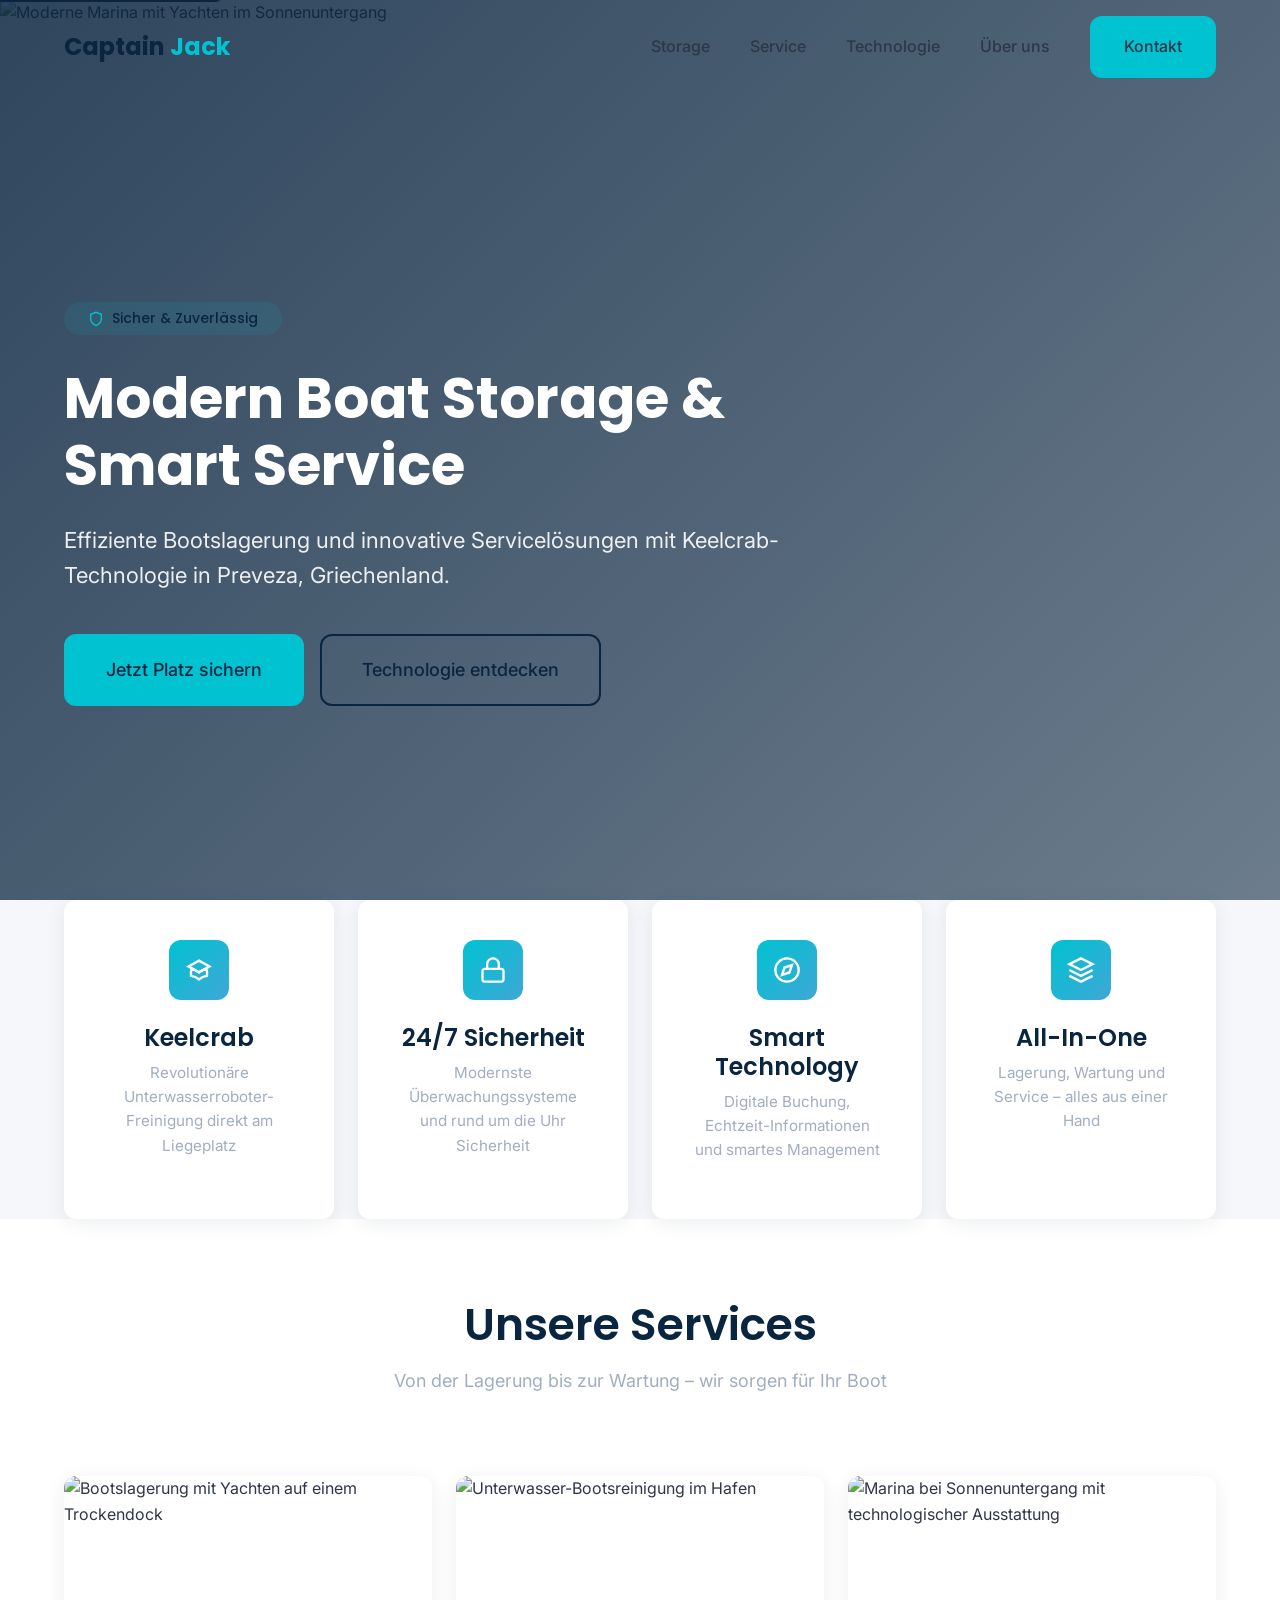
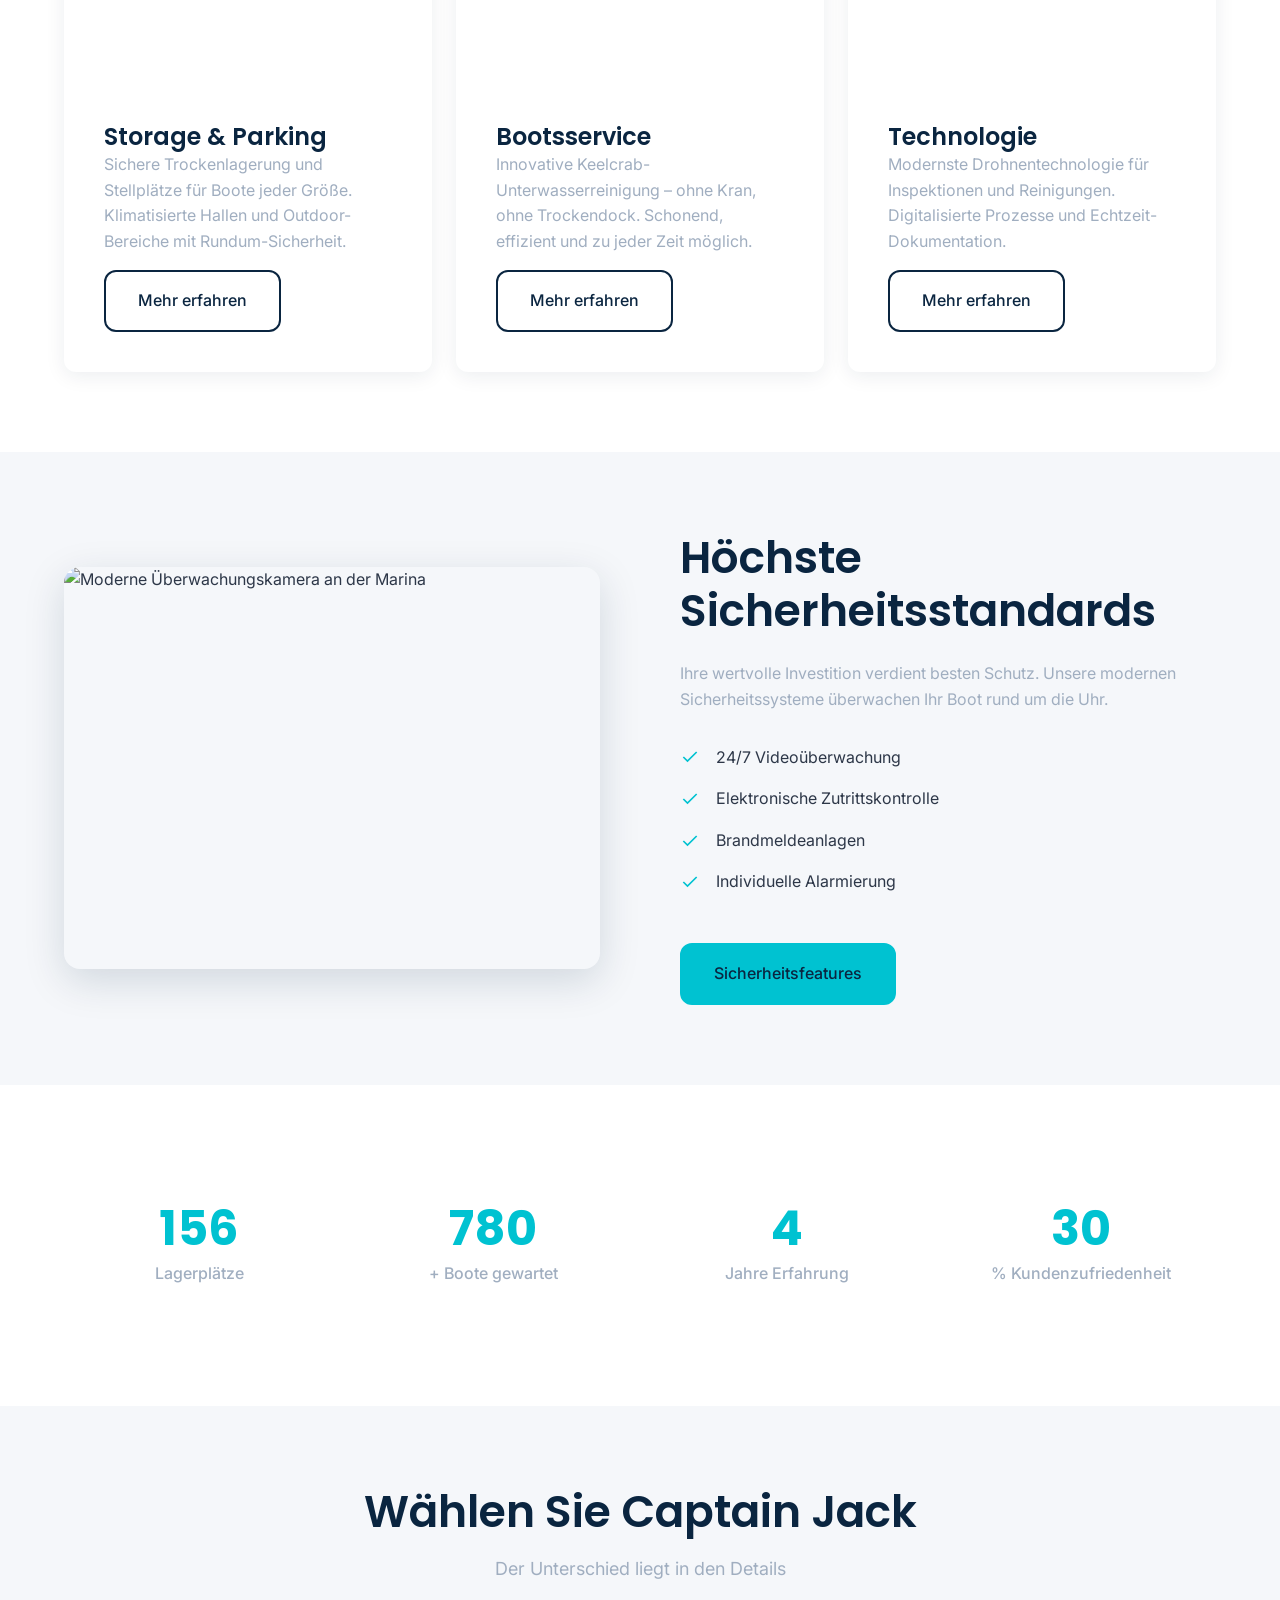
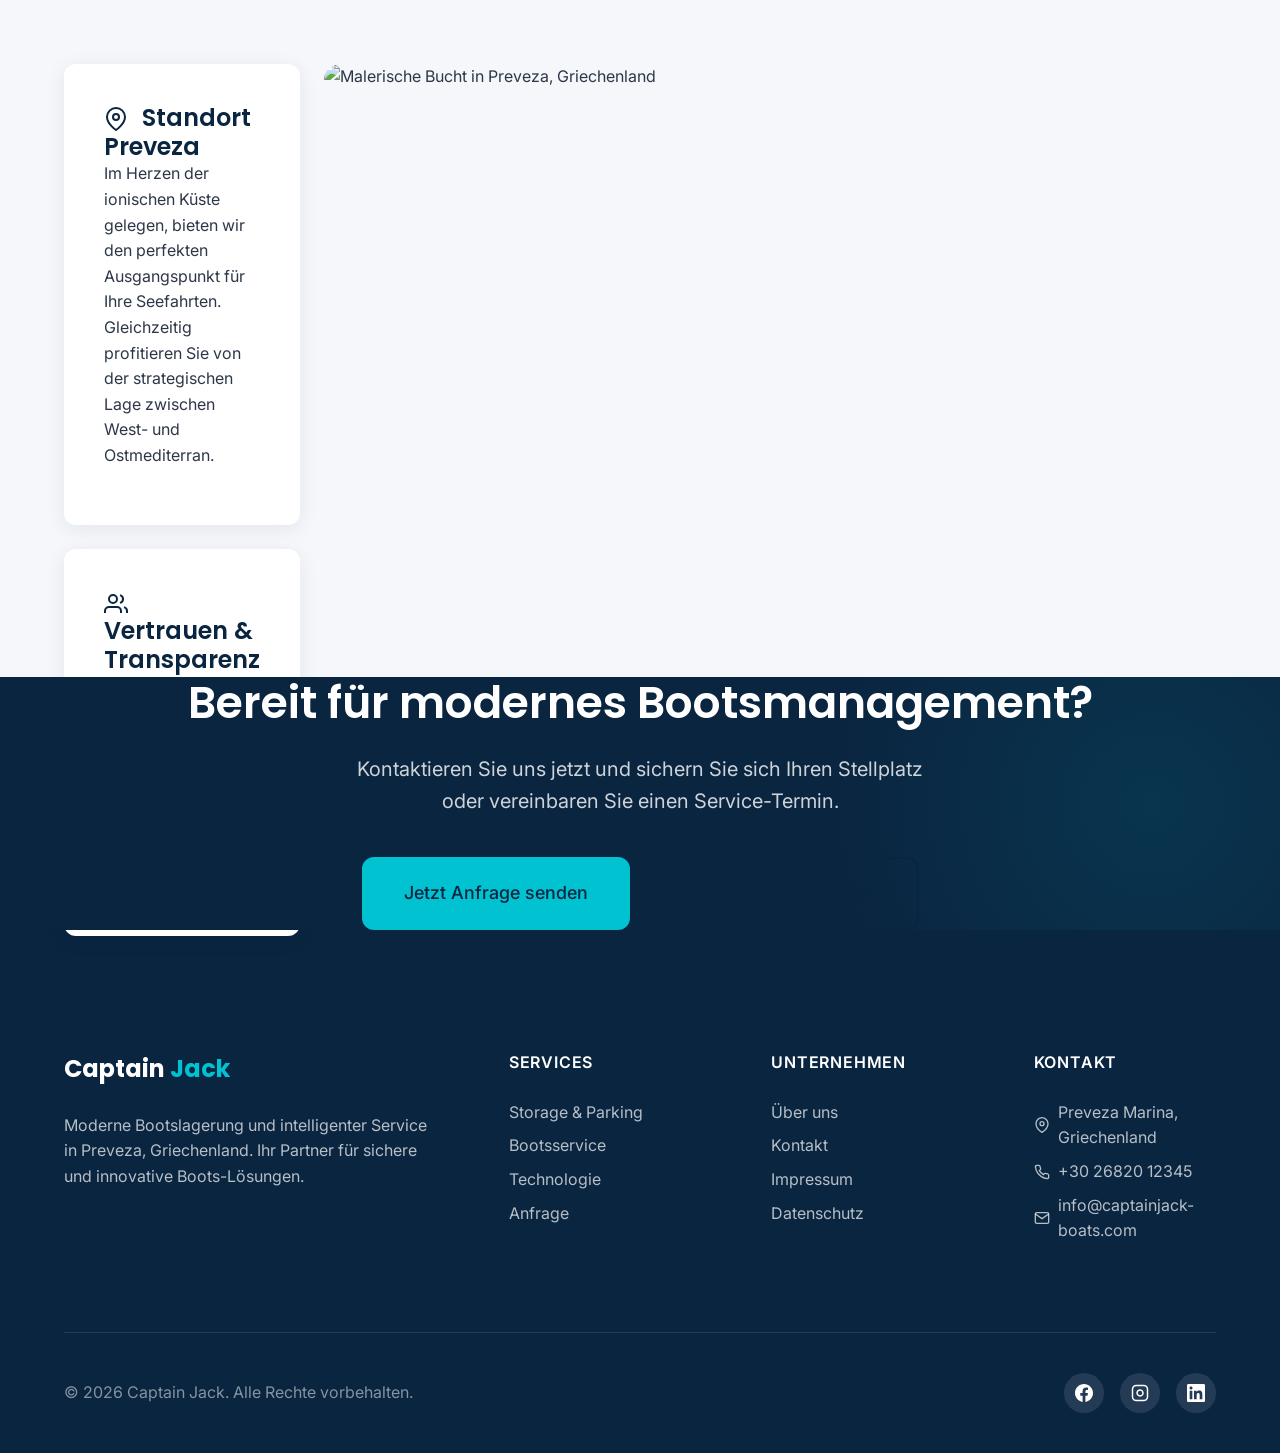
==== index.html @ 55fbf26a "Initial commit: Captain Jack Website - 6 responsive pages with Keelcrab technology showcase" ====
<!DOCTYPE html>
<html lang="de">
<head>
  <meta charset="UTF-8">
  <meta name="viewport" content="width=device-width, initial-scale=1.0">
  <title>Captain Jack | Modern Boat Storage & Smart Service</title>
  <meta name="description" content="Moderne Bootslagerung & technologischer Bootsservice in Preveza, Griechenland. Smarte Lösungen mit Keelcrab-Technologie.">
  <meta name="keywords" content="Bootslagerung, Bootsservice, Preveza, Griechenland, Keelcrab, Marina">
  <meta name="author" content="Captain Jack">
  <meta property="og:title" content="Captain Jack | Modern Boat Storage & Smart Service">
  <meta property="og:description" content="Moderne Bootslagerung & technologischer Bootsservice in Preveza, Griechenland.">
  <meta property="og:type" content="website">
  <meta property="og:url" content="https://captainjack-boats.com">
  <meta property="og:image" content="https://images.unsplash.com/photo-1569263979104-865ab7cd8d13?w=1200">
  <meta name="twitter:card" content="summary_large_image">
  <meta name="theme-color" content="#0A2540">
  
  <!-- Preconnect to Google Fonts -->
  <link rel="preconnect" href="https://fonts.googleapis.com">
  <link rel="preconnect" href="https://fonts.gstatic.com" crossorigin>
  <link href="https://fonts.googleapis.com/css2?family=Inter:wght@400;500;600&family=Poppins:wght@600;700&display=swap" rel="stylesheet">
  
  <!-- Styles -->
  <link rel="stylesheet" href="css/style.css">
  
  <!-- Structured Data -->
  <script type="application/ld+json">
  {
    "@context": "https://schema.org",
    "@type": "BoatStorageFacility",
    "name": "Captain Jack",
    "description": "Modern Boat Storage & Smart Service in Preveza, Greece",
    "address": {
      "@type": "PostalAddress",
      "addressCountry": "GR",
      "addressLocality": "Preveza"
    },
    "telephone": "+30 26820 12345",
    "url": "https://captainjack-boats.com",
    "priceRange": "€€"
  }
  </script>
</head>
<body>
  <!-- Skip Link -->
  <a href="#main-content" class="skip-link">Zum Hauptinhalt springen</a>

  <!-- Header -->
  <header class="header">
    <div class="container">
      <nav class="nav" role="navigation" aria-label="Hauptnavigation">
        <a href="index.html" class="logo" aria-label="Captain Jack Home">
          Captain <span>Jack</span>
        </a>
        <button class="mobile-menu-btn" aria-label="Menü öffnen" aria-expanded="false" aria-controls="nav-menu">
          <span></span>
          <span></span>
          <span></span>
        </button>
        <div id="nav-menu" class="nav-links">
          <a href="storage.html">Storage</a>
          <a href="service.html">Service</a>
          <a href="technologie.html">Technologie</a>
          <a href="ueber-uns.html">Über uns</a>
          <a href="kontakt.html" class="btn btn-accent">Kontakt</a>
        </div>
      </nav>
    </div>
  </header>

  <!-- Hero Section -->
  <section class="hero" id="main-content">
    <div class="hero-bg">
      <img src="https://images.unsplash.com/photo-1569263979104-865ab7cd8d13?w=1920&q=80" 
           alt="Moderne Marina mit Yachten im Sonnenuntergang" 
           loading="eager"
           fetchpriority="high">
    </div>
    <div class="container">
      <div class="hero-content">
        <h1 data-reveal><span class="trust-badge">
          <svg width="16" height="16" viewBox="0 0 24 24" fill="none" stroke="currentColor" stroke-width="2">
            <path d="M12 22s8-4 8-10V5l-8-3-8 3v7c0 6 8 10 8 10z"></path>
          </svg>
          Sicher & Zuverlässig
        </span></h1>
        <h1 data-reveal style="animation-delay: 0.1s"></span>Modern Boat Storage & Smart Service</h1>
        <p class="lead" data-reveal style="animation-delay: 0.2s"></span>
          Effiziente Bootslagerung und innovative Servicelösungen mit Keelcrab-Technologie in Preveza, Griechenland.
        </p>
        <div class="hero-actions" data-reveal style="animation-delay: 0.3s">
          <a href="kontakt.html" class="btn btn-accent btn-large">Jetzt Platz sichern</a>
          <a href="technologie.html" class="btn btn-secondary btn-large">Technologie entdecken</a>
        </div>
      </div>
    </div>
  </section>

  <!-- USP Section -->
  <section class="usp-section section-xl">
    <div class="container">
      <div class="grid grid-4">
        <div class="usp-card card" data-reveal>
          <div class="icon-box">
            <svg viewBox="0 0 24 24" fill="none" stroke="currentColor" stroke-width="2">
              <path d="M12 14l9-5-9-5-9 5 9 5z"></path>
              <path d="M12 14l6.16-3.422a12.083 12.083 0 01.665 6.479A11.952 11.952 0 0012 20.055a11.952 11.952 0 00-6.824-2.998 12.078 12.078 0 01.665-6.479L12 14z"></path>
            </svg>
          </div>
          <h3>Keelcrab</h3>
          <p>Revolutionäre Unterwasserroboter-Freinigung direkt am Liegeplatz</p>
        </div>

        <div class="usp-card card" data-reveal style="animation-delay: 0.1s">
          <div class="icon-box">
            <svg viewBox="0 0 24 24" fill="none" stroke="currentColor" stroke-width="2">
              <rect x="3" y="11" width="18" height="11" rx="2" ry="2"></rect>
              <path d="M7 11V7a5 5 0 0110 0v4"></path>
            </svg>
          </div>
          <h3>24/7 Sicherheit</h3>
          <p>Modernste Überwachungssysteme und rund um die Uhr Sicherheit</p>
        </div>

        <div class="usp-card card" data-reveal style="animation-delay: 0.2s">
          <div class="icon-box">
            <svg viewBox="0 0 24 24" fill="none" stroke="currentColor" stroke-width="2">
              <circle cx="12" cy="12" r="10"></circle>
              <polygon points="16.24 7.76 14.12 14.12 7.76 16.24 9.88 9.88 16.24 7.76"></polygon>
            </svg>
          </div>
          <h3>Smart Technology</h3>
          <p>Digitale Buchung, Echtzeit-Informationen und smartes Management</p>
        </div>

        <div class="usp-card card" data-reveal style="animation-delay: 0.3s">
          <div class="icon-box">
            <svg viewBox="0 0 24 24" fill="none" stroke="currentColor" stroke-width="2">
              <path d="M12 2L2 7l10 5 10-5-10-5z"></path>
              <path d="M2 17l10 5 10-5"></path>
              <path d="M2 12l10 5 10-5"></path>
            </svg>
          </div>
          <h3>All-In-One</h3>
          <p>Lagerung, Wartung und Service – alles aus einer Hand</p>
        </div>
      </div>
    </div>
  </section>

  <!-- Services Section -->
  <section class="section" id="services">
    <div class="container">
      <div class="section-header" data-reveal>
        <h2>Unsere Services</h2>
        <p>Von der Lagerung bis zur Wartung – wir sorgen für Ihr Boot</p>
      </div>

      <div class="grid grid-3">
        <!-- Service 1 -->
        <article class="card" data-reveal>
          <img class="card-image" 
               src="https://images.unsplash.com/photo-1598514983318-2f64f8f4796c?w=800&q=80" 
               alt="Bootslagerung mit Yachten auf einem Trockendock"
               loading="lazy">
          <div class="card-content">
            <h3>Storage & Parking</h3>
            <p class="card-text">
              Sichere Trockenlagerung und Stellplätze für Boote jeder Größe. 
              Klimatisierte Hallen und Outdoor-Bereiche mit Rundum-Sicherheit.
            </p>
            <a href="storage.html" class="btn btn-secondary">Mehr erfahren</a>
          </div>
        </article>

        <!-- Service 2 -->
        <article class="card" data-reveal style="animation-delay: 0.1s">
          <img class="card-image" 
               src="https://images.unsplash.com/photo-1544551763-46a013bb70d5?w=800&q=80" 
               alt="Unterwasser-Bootsreinigung im Hafen"
               loading="lazy">
          <div class="card-content">
            <h3>Bootsservice</h3>
            <p class="card-text">
              Innovative Keelcrab-Unterwasserreinigung – ohne Kran, ohne Trockendock. 
              Schonend, effizient und zu jeder Zeit möglich.
            </p>
            <a href="service.html" class="btn btn-secondary">Mehr erfahren</a>
          </div>
        </article>

        <!-- Service 3 -->
        <article class="card" data-reveal style="animation-delay: 0.2s">
          <img class="card-image" 
               src="https://images.unsplash.com/photo-1473968512647-70e2c390aedb?w=800&q=80" 
               alt="Marina bei Sonnenuntergang mit technologischer Ausstattung"
               loading="lazy">
          <div class="card-content">
            <h3>Technologie</h3>
            <p class="card-text">
              Modernste Drohnentechnologie für Inspektionen und Reinigungen. 
              Digitalisierte Prozesse und Echtzeit-Dokumentation.
            </p>
            <a href="technologie.html" class="btn btn-secondary">Mehr erfahren</a>
          </div>
        </article>
      </div>
    </div>
  </section>

  <!-- Feature Section -->
  <section class="section bg-light">
    <div class="container">
      <div class="feature-row" data-reveal>
        <div class="feature-image">
          <img src="https://images.unsplash.com/photo-1559827260-dc66d52bef19?w=800&q=80" 
               alt="Moderne Überwachungskamera an der Marina"
               loading="lazy">
        </div>
        <div class="feature-content">
          <h2>Höchste Sicherheitsstandards</h2>
          <p>
            Ihre wertvolle Investition verdient besten Schutz. Unsere modernen 
            Sicherheitssysteme überwachen Ihr Boot rund um die Uhr.
          </p>
          <ul class="feature-list">
            <li>
              <svg width="20" height="20" viewBox="0 0 24 24" fill="none" stroke="currentColor" stroke-width="2">
                <polyline points="20 6 9 17 4 12"></polyline>
              </svg>
              24/7 Videoüberwachung
            </li>
            <li>
              <svg width="20" height="20" viewBox="0 0 24 24" fill="none" stroke="currentColor" stroke-width="2">
                <polyline points="20 6 9 17 4 12"></polyline>
              </svg>
              Elektronische Zutrittskontrolle
            </li>
            <li>
              <svg width="20" height="20" viewBox="0 0 24 24" fill="none" stroke="currentColor" stroke-width="2">
                <polyline points="20 6 9 17 4 12"></polyline>
              </svg>
              Brandmeldeanlagen
            </li>
            <li>
              <svg width="20" height="20" viewBox="0 0 24 24" fill="none" stroke="currentColor" stroke-width="2">
                <polyline points="20 6 9 17 4 12"></polyline>
              </svg>
              Individuelle Alarmierung
            </li>
          </ul>
          <a href="storage.html" class="btn btn-accent">Sicherheitsfeatures</a>
        </div>
      </div>
    </div>
  </section>

  <!-- Stats Section -->
  <section class="section">
    <div class="container">
      <div class="stats-grid" data-reveal>
        <div class="stat-item">
          <div class="stat-number" data-counter="500">0</div>
          <div class="stat-label">Lagerplätze</div>
        </div>
        <div class="stat-item">
          <div class="stat-number" data-counter="2500">0</div>
          <div class="stat-label">+ Boote gewartet</div>
        </div>
        <div class="stat-item">
          <div class="stat-number" data-counter="15">0</div>
          <div class="stat-label">Jahre Erfahrung</div>
        </div>
        <div class="stat-item">
          <div class="stat-number" data-counter="99">0</div>
          <div class="stat-label">% Kundenzufriedenheit</div>
        </div>
      </div>
    </div>
  </section>

  <!-- Trust Section -->
  <section class="section bg-light">
    <div class="container">
      <div class="section-header" data-reveal>
        <h2>Wählen Sie Captain Jack</h2>
        <p>Der Unterschied liegt in den Details</p>
      </div>

      <div class="grid grid-2">
        <div data-reveal>
          <!-- Location -->
          <div class="card" style="margin-bottom: var(--spacing-md)">
            <div class="card-content">
              <h3>
                <svg width="24" height="24" viewBox="0 0 24 24" fill="none" stroke="currentColor" stroke-width="2" style="vertical-align: middle; margin-right: 8px">
                  <path d="M21 10c0 7-9 13-9 13s-9-6-9-13a9 9 0 0118 0z"></path>
                  <circle cx="12" cy="10" r="3"></circle>
                </svg>
                Standort Preveza
              </h3>
              <p>Im Herzen der ionischen Küste gelegen, bieten wir den perfekten Ausgangspunkt für Ihre Seefahrten. Gleichzeitig profitieren Sie von der strategischen Lage zwischen West- und Ostmediterran.</p>
            </div>
          </div>
          <!-- Trust -->
          <div class="card">
            <div class="card-content">
              <h3>
                <svg width="24" height="24" viewBox="0 0 24 24" fill="none" stroke="currentColor" stroke-width="2" style="vertical-align: middle; margin-right: 8px">
                  <path d="M17 21v-2a4 4 0 00-4-4H5a4 4 0 00-4 4v2"></path>
                  <circle cx="9" cy="7" r="4"></circle>
                  <path d="M23 21v-2a4 4 0 00-3-3.87"></path>
                  <path d="M16 3.13a4 4 0 010 7.75"></path>
                </svg>
                Vertrauen & Transparenz
              </h3>
              <p>Ehrliche Beratung, transparente Preise, keine versteckten Kosten. Wir glauben an langfristige Partnerschaften statt kurzfristiger Gewinne.</p>
            </div>
          </div>
        </div>

        <div data-reveal style="animation-delay: 0.1s">
          <img src="https://images.unsplash.com/photo-1506929562872-bb421503ef21?w=800&q=80" 
               alt="Malerische Bucht in Preveza, Griechenland"
               class="card-image"
               style="border-radius: var(--radius-lg); width: 100%; height: 100%; object-fit: cover; min-height: 400px"
               loading="lazy"
          >
        </div>
      </div>
    </div>
  </section>

  <!-- CTA Section -->
  <section class="cta-section section-xl">
    <div class="container">
      <div data-reveal>
        <h2>Bereit für modernes Bootsmanagement?</h2>
        <p>Kontaktieren Sie uns jetzt und sichern Sie sich Ihren Stellplatz oder vereinbaren Sie einen Service-Termin.</p>
        <div class="hero-actions" style="justify-content: center">
          <a href="kontakt.html" class="btn btn-accent btn-large">Jetzt Anfrage senden</a>
          <a href="tel:+302682012345" class="btn btn-secondary btn-large" data-action="call" data-phone="+302682012345">
            <svg width="20" height="20" viewBox="0 0 24 24" fill="none" stroke="currentColor" stroke-width="2" style="margin-right: 8px">
              <path d="M22 16.92v3a2 2 0 01-2.18 2 19.79 19.79 0 01-8.63-3.07 19.5 19.5 0 01-6-6 19.79 19.79 0 01-3.07-8.67A2 2 0 014.11 2h3a2 2 0 012 1.72 12.84 12.84 0 00.7 2.81 2 2 0 01-.45 2.11L8.09 9.91a16 16 0 006 6l1.27-1.27a2 2 0 012.11-.45 12.84 12.84 0 002.81.7A2 2 0 0122 16.92z"></path>
            </svg>
            +30 26820 12345
          </a>
        </div>
      </div>
    </div>
  </section>

  <!-- Footer -->
  <footer class="footer" role="contentinfo">
    <div class="container">
      <div class="footer-grid">
        <div>
          <div class="footer-logo">Captain <span>Jack</span></div>
          <div class="footer-about">
            <p>Moderne Bootslagerung und intelligenter Service in Preveza, Griechenland. Ihr Partner für sichere und innovative Boots-Lösungen.</p>
          </div>
        </div>

        <div>
          <div class="footer-title">Services</div>
          <ul class="footer-links">
            <li><a href="storage.html">Storage & Parking</a></li>
            <li><a href="service.html">Bootsservice</a></li>
            <li><a href="technologie.html">Technologie</a></li>
            <li><a href="kontakt.html">Anfrage</a></li>
          </ul>
        </div>

        <div>
          <div class="footer-title">Unternehmen</div>
          <ul class="footer-links">
            <li><a href="ueber-uns.html">Über uns</a></li>
            <li><a href="kontakt.html">Kontakt</a></li>
            <li><a href="#">Impressum</a></li>
            <li><a href="#">Datenschutz</a></li>
          </ul>
        </div>

        <div>
          <div class="footer-title">Kontakt</div>
          <div class="footer-contact-item">
            <svg width="16" height="16" viewBox="0 0 24 24" fill="none" stroke="currentColor" stroke-width="2">
              <path d="M21 10c0 7-9 13-9 13s-9-6-9-13a9 9 0 0118 0z"></path>
              <circle cx="12" cy="10" r="3"></circle>
            </svg>
            Preveza Marina, Griechenland
          </div>
          <div class="footer-contact-item">
            <svg width="16" height="16" viewBox="0 0 24 24" fill="none" stroke="currentColor" stroke-width="2">
              <path d="M22 16.92v3a2 2 0 01-2.18 2 19.79 19.79 0 01-8.63-3.07 19.5 19.5 0 01-6-6 19.79 19.79 0 01-3.07-8.67A2 2 0 014.11 2h3a2 2 0 012 1.72 12.84 12.84 0 00.7 2.81 2 2 0 01-.45 2.11L8.09 9.91a16 16 0 006 6l1.27-1.27a2 2 0 012.11-.45 12.84 12.84 0 002.81.7A2 2 0 0122 16.92z"></path>
            </svg>
            <a href="tel:+302682012345">+30 26820 12345</a>
          </div>
          <div class="footer-contact-item">
            <svg width="16" height="16" viewBox="0 0 24 24" fill="none" stroke="currentColor" stroke-width="2">
              <path d="M4 4h16c1.1 0 2 .9 2 2v12c0 1.1-.9 2-2 2H4c-1.1 0-2-.9-2-2V6c0-1.1.9-2 2-2z"></path>
              <polyline points="22,6 12,13 2,6"></polyline>
            </svg>
            <a href="mailto:info@captainjack-boats.com">info@captainjack-boats.com</a>
          </div>
        </div>
      </div>

      <div class="footer-bottom">
        <p>© 2026 Captain Jack. Alle Rechte vorbehalten.</p>
        <div class="footer-social">
          <a href="#" aria-label="Facebook">
            <svg width="18" height="18" viewBox="0 0 24 24" fill="currentColor">
              <path d="M24 12.073c0-6.627-5.373-12-12-12s-12 5.373-12 12c0 5.99 4.388 10.954 10.125 11.854v-8.385H7.078v-3.47h3.047V9.43c0-3.007 1.792-4.669 4.533-4.669 1.312 0 2.686.235 2.686.235v2.953H15.83c-1.491 0-1.956.925-1.956 1.874v2.25h3.328l-.532 3.47h-2.796v8.385C19.612 23.027 24 18.062 24 12.073z"></path>
            </svg>
          </a>
          <a href="#" aria-label="Instagram">
            <svg width="18" height="18" viewBox="0 0 24 24" fill="none" stroke="currentColor" stroke-width="2">
              <rect x="2" y="2" width="20" height="20" rx="5" ry="5"></rect>
              <path d="M16 11.37A4 4 0 1112.63 8 4 4 0 0116 11.37z"></path>
              <line x1="17.5" y1="6.5" x2="17.51" y2="6.5"></line>
            </svg>
          </a>
          <a href="#" aria-label="LinkedIn">
            <svg width="18" height="18" viewBox="0 0 24 24" fill="currentColor">
              <path d="M20.447 20.452h-3.554v-5.569c0-1.328-.027-3.037-1.852-3.037-1.853 0-2.136 1.445-2.136 2.939v5.667H9.351V9h3.414v1.561h.046c.477-.9 1.637-1.85 3.37-1.85 3.601 0 4.267 2.37 4.267 5.455v6.286zM5.337 7.433c-1.144 0-2.063-.926-2.063-2.065 0-1.138.92-2.063 2.063-2.063 1.14 0 2.064.925 2.064 2.063 0 1.139-.925 2.065-2.064 2.065zm1.782 13.019H3.555V9h3.564v11.452zM22.225 0H1.771C.792 0 0 .774 0 1.729v20.542C0 23.227.792 24 1.771 24h20.451C23.2 24 24 23.227 24 22.271V1.729C24 .774 23.2 0 22.222 0h.003z"></path>
            </svg>
          </a>
        </div>
      </div>
    </div>
  </footer>

  <script src="js/main.js"></script>
</body>
</html>
---- css/style.css ----
/* Captain Jack Website - Design System
 * Farben, Typografie und Layout basierend auf der Designguideline
 */

/* === CSS Variables === */
:root {
  /* Farb-System */
  --primary-navy: #0A2540;
  --secondary-blue: #3FA7D6;
  --accent-aqua: #00C2D1;
  --white: #FFFFFF;
  --light-gray: #F5F7FA;
  --medium-gray: #A0AEC0;
  --dark-gray: #2D3748;
  
  /* Schatten */
  --shadow-soft: 0 4px 20px rgba(10, 37, 64, 0.08);
  --shadow-medium: 0 8px 30px rgba(10, 37, 64, 0.12);
  --shadow-strong: 0 12px 40px rgba(10, 37, 64, 0.15);
  
  /* Spacing */
  --spacing-xs: 0.5rem;   /* 8px */
  --spacing-sm: 1rem;     /* 16px */
  --spacing-md: 1.5rem;   /* 24px */
  --spacing-lg: 2.5rem;   /* 40px */
  --spacing-xl: 5rem;     /* 80px */
  --spacing-xxl: 7.5rem;  /* 120px */
  
  /* Border Radius */
  --radius-sm: 8px;
  --radius-md: 12px;
  --radius-lg: 16px;
  --radius-full: 9999px;
}

/* === Reset & Base === */
*, *::before, *::after {
  margin: 0;
  padding: 0;
  box-sizing: border-box;
}

html {
  scroll-behavior: smooth;
}

body {
  font-family: 'Inter', -apple-system, BlinkMacSystemFont, sans-serif;
  font-size: 16px;
  line-height: 1.6;
  color: var(--dark-gray);
  background: var(--white);
  -webkit-font-smoothing: antialiased;
}

img {
  max-width: 100%;
  height: auto;
  display: block;
}

a {
  text-decoration: none;
  color: inherit;
  transition: all 0.3s ease;
}

ul {
  list-style: none;
}

/* === Typography === */
h1, h2, h3, h4, h5, h6 {
  font-family: 'Poppins', sans-serif;
  font-weight: 600;
  line-height: 1.2;
  color: var(--primary-navy);
}

h1 {
  font-size: clamp(2.5rem, 5vw, 3.5rem);
  font-weight: 700;
}

h2 {
  font-size: clamp(2rem, 4vw, 2.75rem);
}

h3 {
  font-size: clamp(1.25rem, 3vw, 1.5rem);
}

h4 {
  font-size: 1.25rem;
}

p {
  margin-bottom: var(--spacing-sm);
}

.lead {
  font-size: 1.25rem;
  color: var(--medium-gray);
}

/* === Layout === */
.container {
  width: 100%;
  max-width: 1200px;
  margin: 0 auto;
  padding: 0 var(--spacing-md);
}

.section {
  padding: var(--spacing-xl) 0;
}

.section-sm {
  padding: var(--spacing-lg) 0;
}

.section-lg {
  padding: var(--spacing-xxl) 0;
}

/* === Grid System === */
.grid {
  display: grid;
  gap: var(--spacing-md);
}

.grid-2 {
  grid-template-columns: repeat(2, 1fr);
}

.grid-3 {
  grid-template-columns: repeat(3, 1fr);
}

.grid-4 {
  grid-template-columns: repeat(4, 1fr);
}

@media (max-width: 1024px) {
  .grid-4 { grid-template-columns: repeat(2, 1fr); }
}

@media (max-width: 768px) {
  .grid-2,
  .grid-3,
  .grid-4 {
    grid-template-columns: 1fr;
  }
}

/* === Buttons === */
.btn {
  display: inline-flex;
  align-items: center;
  justify-content: center;
  gap: var(--spacing-xs);
  padding: 1rem 2rem;
  font-family: 'Inter', sans-serif;
  font-size: 1rem;
  font-weight: 500;
  border-radius: var(--radius-md);
  border: 2px solid transparent;
  cursor: pointer;
  transition: all 0.3s ease;
  text-align: center;
}

.btn-primary {
  background: var(--primary-navy);
  color: var(--white);
  border-color: var(--primary-navy);
}

.btn-primary:hover {
  background: var(--secondary-blue);
  border-color: var(--secondary-blue);
  transform: translateY(-2px);
  box-shadow: var(--shadow-medium);
}

.btn-secondary {
  background: transparent;
  color: var(--primary-navy);
  border-color: var(--primary-navy);
}

.btn-secondary:hover {
  background: var(--primary-navy);
  color: var(--white);
}

.btn-accent {
  background: var(--accent-aqua);
  color: var(--primary-navy);
  border-color: var(--accent-aqua);
}

.btn-accent:hover {
  background: var(--secondary-blue);
  border-color: var(--secondary-blue);
  color: var(--white);
}

.btn-large {
  padding: 1.25rem 2.5rem;
  font-size: 1.125rem;
}

.btn-full {
  width: 100%;
}

/* === Cards === */
.card {
  background: var(--white);
  border-radius: var(--radius-md);
  box-shadow: var(--shadow-soft);
  overflow: hidden;
  transition: all 0.3s ease;
}

.card:hover {
  transform: translateY(-4px);
  box-shadow: var(--shadow-strong);
}

.card-image {
  width: 100%;
  aspect-ratio: 16/9;
  object-fit: cover;
}

.card-content {
  padding: var(--spacing-lg);
}

.card-title {
  font-size: 1.25rem;
  margin-bottom: var(--spacing-xs);
}

.card-text {
  color: var(--medium-gray);
  margin-bottom: var(--spacing-sm);
}

/* === Icons === */
.icon-box {
  width: 60px;
  height: 60px;
  background: linear-gradient(135deg, var(--accent-aqua), var(--secondary-blue));
  border-radius: var(--radius-md);
  display: flex;
  align-items: center;
  justify-content: center;
  margin-bottom: var(--spacing-sm);
}

.icon-box svg {
  width: 28px;
  height: 28px;
  color: var(--white);
}

.icon-large {
  width: 80px;
  height: 80px;
}

.icon-large svg {
  width: 36px;
  height: 36px;
}

/* === Navigation === */
.header {
  position: fixed;
  top: 0;
  left: 0;
  right: 0;
  z-index: 1000;
  background: transparent;
  transition: all 0.3s ease;
  padding: var(--spacing-sm) 0;
}

.header.scrolled {
  background: var(--white);
  box-shadow: var(--shadow-soft);
}

.nav {
  display: flex;
  align-items: center;
  justify-content: space-between;
}

.logo {
  font-family: 'Poppins', sans-serif;
  font-size: 1.5rem;
  font-weight: 700;
  color: var(--primary-navy);
}

.logo span {
  color: var(--accent-aqua);
}

.nav-links {
  display: flex;
  align-items: center;
  gap: var(--spacing-lg);
}

.nav-links a {
  font-weight: 500;
  color: var(--dark-gray);
  position: relative;
}

.nav-links a::after {
  content: '';
  position: absolute;
  bottom: -4px;
  left: 0;
  width: 0;
  height: 2px;
  background: var(--accent-aqua);
  transition: width 0.3s ease;
}

.nav-links a:hover::after,
.nav-links a.active::after {
  width: 100%;
}

.nav-links a:hover,
.nav-links a.active {
  color: var(--primary-navy);
}

/* Mobile Menu */
.mobile-menu-btn {
  display: none;
  background: none;
  border: none;
  cursor: pointer;
  padding: var(--spacing-xs);
}

.mobile-menu-btn span {
  display: block;
  width: 24px;
  height: 2px;
  background: var(--primary-navy);
  margin: 5px 0;
  transition: all 0.3s ease;
}

.mobile-menu-btn.active span:nth-child(1) {
  transform: rotate(45deg) translate(5px, 5px);
}

.mobile-menu-btn.active span:nth-child(2) {
  opacity: 0;
}

.mobile-menu-btn.active span:nth-child(3) {
  transform: rotate(-45deg) translate(5px, -5px);
}

@media (max-width: 1024px) {
  .nav-links {
    position: fixed;
    top: 70px;
    left: 0;
    right: 0;
    background: var(--white);
    flex-direction: column;
    padding: var(--spacing-lg);
    gap: var(--spacing-md);
    box-shadow: var(--shadow-medium);
    transform: translateY(-100%);
    opacity: 0;
    visibility: hidden;
    transition: all 0.3s ease;
  }
  
  .nav-links.active {
    transform: translateY(0);
    opacity: 1;
    visibility: visible;
  }
  
  .mobile-menu-btn {
    display: block;
  }
}

/* === Hero Section === */
.hero {
  min-height: 100vh;
  display: flex;
  align-items: center;
  position: relative;
  overflow: hidden;
  padding-top: 80px;
}

.hero-bg {
  position: absolute;
  top: 0;
  left: 0;
  right: 0;
  bottom: 0;
  z-index: -1;
}

.hero-bg img {
  width: 100%;
  height: 100%;
  object-fit: cover;
}

.hero-bg::after {
  content: '';
  position: absolute;
  top: 0;
  left: 0;
  right: 0;
  bottom: 0;
  background: linear-gradient(135deg, rgba(10, 37, 64, 0.85), rgba(10, 37, 64, 0.6));
}

.hero-content {
  max-width: 800px;
  color: var(--white);
}

.hero-content h1 {
  color: var(--white);
  margin-bottom: var(--spacing-md);
}

.hero-content .lead {
  color: rgba(255, 255, 255, 0.9);
  font-size: 1.375rem;
  margin-bottom: var(--spacing-lg);
}

.hero-actions {
  display: flex;
  gap: var(--spacing-sm);
  flex-wrap: wrap;
}

/* === USP Section === */
.usp-section {
  background: var(--light-gray);
}

.usp-card {
  text-align: center;
  padding: var(--spacing-lg);
}

.usp-card .icon-box {
  margin: 0 auto var(--spacing-md);
}

.usp-card h3 {
  margin-bottom: var(--spacing-xs);
}

.usp-card p {
  color: var(--medium-gray);
  font-size: 0.95rem;
}

/* === Section Header === */
.section-header {
  text-align: center;
  max-width: 700px;
  margin: 0 auto var(--spacing-xl);
}

.section-header h2 {
  margin-bottom: var(--spacing-sm);
}

.section-header p {
  color: var(--medium-gray);
  font-size: 1.125rem;
}

/* === Feature Section === */
.feature-row {
  display: grid;
  grid-template-columns: 1fr 1fr;
  gap: var(--spacing-xl);
  align-items: center;
  margin-bottom: var(--spacing-xxl);
}

.feature-row:last-child {
  margin-bottom: 0;
}

.feature-row.reverse {
  direction: rtl;
}

.feature-row.reverse > * {
  direction: ltr;
}

.feature-image {
  border-radius: var(--radius-lg);
  overflow: hidden;
  box-shadow: var(--shadow-strong);
}

.feature-image img {
  width: 100%;
  height: auto;
  aspect-ratio: 4/3;
  object-fit: cover;
}

.feature-content h2 {
  margin-bottom: var(--spacing-md);
}

.feature-content p {
  color: var(--medium-gray);
  margin-bottom: var(--spacing-md);
}

.feature-list {
  margin-bottom: var(--spacing-lg);
}

.feature-list li {
  display: flex;
  align-items: center;
  gap: var(--spacing-sm);
  padding: var(--spacing-xs) 0;
  color: var(--dark-gray);
}

.feature-list li svg {
  color: var(--accent-aqua);
  flex-shrink: 0;
}

@media (max-width: 768px) {
  .feature-row {
    grid-template-columns: 1fr;
    gap: var(--spacing-lg);
  }
  
  .feature-row.reverse {
    direction: ltr;
  }
}

/* === CTA Section === */
.cta-section {
  background: var(--primary-navy);
  color: var(--white);
  text-align: center;
  position: relative;
  overflow: hidden;
}

.cta-section::before {
  content: '';
  position: absolute;
  top: -50%;
  right: -20%;
  width: 60%;
  height: 200%;
  background: radial-gradient(circle, rgba(0, 194, 209, 0.1) 0%, transparent 70%);
}

.cta-section h2 {
  color: var(--white);
  margin-bottom: var(--spacing-md);
}

.cta-section p {
  color: rgba(255, 255, 255, 0.8);
  font-size: 1.25rem;
  max-width: 600px;
  margin: 0 auto var(--spacing-lg);
}

/* === Gallery === */
.gallery-grid {
  display: grid;
  grid-template-columns: repeat(3, 1fr);
  gap: var(--spacing-md);
}

.gallery-item {
  border-radius: var(--radius-md);
  overflow: hidden;
  position: relative;
}

.gallery-item img {
  width: 100%;
  height: 250px;
  object-fit: cover;
  transition: transform 0.5s ease;
}

.gallery-item:hover img {
  transform: scale(1.05);
}

.gallery-item.large {
  grid-column: span 2;
  grid-row: span 2;
}

.gallery-item.large img {
  height: 100%;
}

@media (max-width: 768px) {
  .gallery-grid {
    grid-template-columns: 1fr;
  }
  
  .gallery-item.large {
    grid-column: span 1;
    grid-row: span 1;
  }
  
  .gallery-item.large img,
  .gallery-item img {
    height: 200px;
  }
}

/* === Forms === */
.form-group {
  margin-bottom: var(--spacing-md);
}

.form-label {
  display: block;
  margin-bottom: var(--spacing-xs);
  font-weight: 500;
  color: var(--dark-gray);
}

.form-input,
.form-select,
.form-textarea {
  width: 100%;
  padding: 1rem 1.25rem;
  font-family: 'Inter', sans-serif;
  font-size: 1rem;
  border: 2px solid var(--light-gray);
  border-radius: var(--radius-md);
  background: var(--white);
  color: var(--dark-gray);
  transition: all 0.3s ease;
}

.form-input:focus,
.form-select:focus,
.form-textarea:focus {
  outline: none;
  border-color: var(--secondary-blue);
  box-shadow: 0 0 0 4px rgba(63, 167, 214, 0.1);
}

.form-input::placeholder,
.form-textarea::placeholder {
  color: var(--medium-gray);
}

.form-textarea {
  min-height: 150px;
  resize: vertical;
}

.form-error {
  color: #e53e3e;
  font-size: 0.875rem;
  margin-top: var(--spacing-xs);
  display: none;
}

.form-error.visible {
  display: block;
}

.form-success {
  background: #c6f6d5;
  color: #22543d;
  padding: var(--spacing-md);
  border-radius: var(--radius-md);
  text-align: center;
  display: none;
}

.form-success.visible {
  display: block;
}

.field-row {
  display: grid;
  grid-template-columns: repeat(2, 1fr);
  gap: var(--spacing-md);
}

@media (max-width: 768px) {
  .field-row {
    grid-template-columns: 1fr;
  }
}

/* === Contact Section === */
.contact-grid {
  display: grid;
  grid-template-columns: 1fr 1fr;
  gap: var(--spacing-xl);
  align-items: start;
}

.contact-info {
  background: var(--light-gray);
  padding: var(--spacing-xl);
  border-radius: var(--radius-lg);
}

.contact-info-item {
  display: flex;
  align-items: flex-start;
  gap: var(--spacing-md);
  margin-bottom: var(--spacing-lg);
}

.contact-info-item svg {
  width: 24px;
  height: 24px;
  color: var(--accent-aqua);
  flex-shrink: 0;
  margin-top: 2px;
}

.contact-info-item h4 {
  margin-bottom: var(--spacing-xs);
}

.contact-info-item p {
  color: var(--medium-gray);
  margin-bottom: 0;
}

.contact-info-item a {
  color: var(--secondary-blue);
  font-weight: 500;
}

.contact-info-item a:hover {
  color: var(--primary-navy);
}

.map-container {
  border-radius: var(--radius-lg);
  overflow: hidden;
  height: 300px;
  margin-top: var(--spacing-lg);
}

.map-container iframe {
  width: 100%;
  height: 100%;
  border: none;
}

@media (max-width: 768px) {
  .contact-grid {
    grid-template-columns: 1fr;
  }
}

/* === Tabs === */
.tabs {
  margin-bottom: var(--spacing-lg);
}

.tab-buttons {
  display: flex;
  gap: var(--spacing-xs);
  border-bottom: 2px solid var(--light-gray);
  margin-bottom: var(--spacing-lg);
}

.tab-btn {
  padding: var(--spacing-sm) var(--spacing-md);
  background: none;
  border: none;
  border-bottom: 2px solid transparent;
  margin-bottom: -2px;
  font-family: 'Inter', sans-serif;
  font-size: 1rem;
  font-weight: 500;
  color: var(--medium-gray);
  cursor: pointer;
  transition: all 0.3s ease;
}

.tab-btn:hover {
  color: var(--secondary-blue);
}

.tab-btn.active {
  color: var(--primary-navy);
  border-bottom-color: var(--accent-aqua);
}

.tab-panel {
  display: none;
}

.tab-panel.active {
  display: block;
}

/* === Process Steps === */
.process-steps {
  display: flex;
  justify-content: space-between;
  position: relative;
  padding: var(--spacing-lg) 0;
}

.process-steps::before {
  content: '';
  position: absolute;
  top: 50px;
  left: 10%;
  right: 10%;
  height: 2px;
  background: var(--light-gray);
  z-index: 0;
}

.process-step {
  text-align: center;
  position: relative;
  z-index: 1;
  flex: 1;
  max-width: 200px;
}

.step-number {
  width: 60px;
  height: 60px;
  background: var(--white);
  border: 3px solid var(--accent-aqua);
  border-radius: var(--radius-full);
  display: flex;
  align-items: center;
  justify-content: center;
  font-family: 'Poppins', sans-serif;
  font-size: 1.25rem;
  font-weight: 700;
  color: var(--primary-navy);
  margin: 0 auto var(--spacing-sm);
}

.process-step h4 {
  margin-bottom: var(--spacing-xs);
}

.process-step p {
  color: var(--medium-gray);
  font-size: 0.9rem;
}

@media (max-width: 768px) {
  .process-steps {
    flex-direction: column;
    gap: var(--spacing-lg);
  }
  
  .process-steps::before {
    display: none;
  }
}

/* === Testimonials === */
.testimonial {
  background: var(--white);
  padding: var(--spacing-xl);
  border-radius: var(--radius-lg);
  box-shadow: var(--shadow-soft);
}

.testimonial-text {
  font-size: 1.25rem;
  font-style: italic;
  color: var(--dark-gray);
  margin-bottom: var(--spacing-lg);
}

.testimonial-author {
  display: flex;
  align-items: center;
  gap: var(--spacing-sm);
}

.testimonial-avatar {
  width: 50px;
  height: 50px;
  border-radius: var(--radius-full);
  object-fit: cover;
}

.testimonial-name {
  font-weight: 600;
  color: var(--primary-navy);
}

.testimonial-role {
  color: var(--medium-gray);
  font-size: 0.875rem;
}

/* === Stats === */
.stats-grid {
  display: grid;
  grid-template-columns: repeat(4, 1fr);
  gap: var(--spacing-md);
  text-align: center;
}

.stat-item {
  padding: var(--spacing-lg);
}

.stat-number {
  font-family: 'Poppins', sans-serif;
  font-size: 3rem;
  font-weight: 700;
  color: var(--accent-aqua);
  line-height: 1;
  margin-bottom: var(--spacing-xs);
}

.stat-label {
  color: var(--medium-gray);
  font-weight: 500;
}

@media (max-width: 768px) {
  .stats-grid {
    grid-template-columns: repeat(2, 1fr);
  }
}

/* === Footer === */
.footer {
  background: var(--primary-navy);
  color: var(--white);
  padding: var(--spacing-xxl) 0 var(--spacing-lg);
}

.footer-grid {
  display: grid;
  grid-template-columns: 2fr repeat(3, 1fr);
  gap: var(--spacing-xl);
  margin-bottom: var(--spacing-xl);
}

.footer-logo {
  font-family: 'Poppins', sans-serif;
  font-size: 1.5rem;
  font-weight: 700;
  margin-bottom: var(--spacing-md);
}

.footer-logo span {
  color: var(--accent-aqua);
}

.footer-about p {
  color: rgba(255, 255, 255, 0.7);
  margin-bottom: var(--spacing-md);
}

.footer-title {
  font-size: 1rem;
  font-weight: 600;
  color: var(--white);
  margin-bottom: var(--spacing-md);
  text-transform: uppercase;
  letter-spacing: 0.05em;
}

.footer-links li {
  margin-bottom: var(--spacing-xs);
}

.footer-links a {
  color: rgba(255, 255, 255, 0.7);
  transition: color 0.3s ease;
}

.footer-links a:hover {
  color: var(--accent-aqua);
}

.footer-contact-item {
  display: flex;
  align-items: center;
  gap: var(--spacing-xs);
  color: rgba(255, 255, 255, 0.7);
  margin-bottom: var(--spacing-xs);
}

.footer-contact-item svg {
  flex-shrink: 0;
}

.footer-bottom {
  border-top: 1px solid rgba(255, 255, 255, 0.1);
  padding-top: var(--spacing-lg);
  display: flex;
  justify-content: space-between;
  align-items: center;
  flex-wrap: wrap;
  gap: var(--spacing-sm);
}

.footer-bottom p {
  color: rgba(255, 255, 255, 0.5);
  margin-bottom: 0;
}

.footer-social {
  display: flex;
  gap: var(--spacing-sm);
}

.footer-social a {
  width: 40px;
  height: 40px;
  background: rgba(255, 255, 255, 0.1);
  border-radius: var(--radius-full);
  display: flex;
  align-items: center;
  justify-content: center;
  transition: all 0.3s ease;
}

.footer-social a:hover {
  background: var(--accent-aqua);
  transform: translateY(-2px);
}

@media (max-width: 768px) {
  .footer-grid {
    grid-template-columns: 1fr;
    gap: var(--spacing-lg);
  }
  
  .footer-bottom {
    flex-direction: column;
    text-align: center;
  }
}

/* === Page Header === */
.page-header {
  background: var(--primary-navy);
  color: var(--white);
  padding: 140px 0 var(--spacing-xl);
  text-align: center;
}

.page-header h1 {
  color: var(--white);
  margin-bottom: var(--spacing-sm);
}

.page-header p {
  color: rgba(255, 255, 255, 0.8);
  font-size: 1.25rem;
  max-width: 600px;
  margin: 0 auto;
}

/* === Breadcrumbs === */
.breadcrumbs {
  background: var(--light-gray);
  padding: var(--spacing-sm) 0;
}

.breadcrumbs-inner {
  display: flex;
  align-items: center;
  gap: var(--spacing-xs);
  font-size: 0.875rem;
  color: var(--medium-gray);
}

.breadcrumbs-inner a:hover {
  color: var(--secondary-blue);
}

.breadcrumbs-separator {
  color: var(--medium-gray);
}

.breadcrumbs-current {
  color: var(--dark-gray);
  font-weight: 500;
}

/* === Page Content === */
.page-content {
  padding: var(--spacing-xl) 0;
}

/* === Technology Showcase === */
.tech-showcase {
  background: var(--light-gray);
  padding: var(--spacing-xl);
  border-radius: var(--radius-lg);
  text-align: center;
}

.tech-showcase img {
  max-width: 100%;
  margin-bottom: var(--spacing-lg);
}

/* === Trust Badge === */
.trust-badge {
  display: inline-flex;
  align-items: center;
  gap: var(--spacing-xs);
  background: rgba(0, 194, 209, 0.1);
  padding: var(--spacing-xs) var(--spacing-md);
  border-radius: var(--radius-full);
  font-size: 0.875rem;
  color: var(--primary-navy);
  font-weight: 500;
}

.trust-badge svg {
  color: var(--accent-aqua);
}

/* === Pricing Cards === */
.pricing-grid {
  display: grid;
  grid-template-columns: repeat(3, 1fr);
  gap: var(--spacing-md);
}

.pricing-card {
  background: var(--white);
  border-radius: var(--radius-lg);
  padding: var(--spacing-xl);
  box-shadow: var(--shadow-soft);
  text-align: center;
  transition: all 0.3s ease;
  position: relative;
}

.pricing-card.featured {
  border: 2px solid var(--accent-aqua);
  transform: scale(1.05);
}

.pricing-card.featured::before {
  content: 'Beliebt';
  position: absolute;
  top: -12px;
  left: 50%;
  transform: translateX(-50%);
  background: var(--accent-aqua);
  color: var(--white);
  padding: 4px 16px;
  border-radius: var(--radius-full);
  font-size: 0.75rem;
  font-weight: 600;
  text-transform: uppercase;
}

.pricing-card:hover {
  transform: translateY(-4px);
  box-shadow: var(--shadow-strong);
}

.pricing-card.featured:hover {
  transform: scale(1.05) translateY(-4px);
}

.pricing-name {
  font-size: 1.5rem;
  margin-bottom: var(--spacing-xs);
}

.pricing-price {
  font-size: 3rem;
  font-weight: 700;
  color: var(--primary-navy);
  line-height: 1;
}

.pricing-price span {
  font-size: 1rem;
  color: var(--medium-gray);
  font-weight: 400;
}

.pricing-features {
  margin: var(--spacing-lg) 0;
  text-align: left;
}

.pricing-features li {
  padding: var(--spacing-xs) 0;
  color: var(--dark-gray);
  display: flex;
  align-items: center;
  gap: var(--spacing-xs);
}

.pricing-features li svg {
  color: var(--accent-aqua);
  flex-shrink: 0;
}

@media (max-width: 1024px) {
  .pricing-grid {
    grid-template-columns: 1fr;
  }
  
  .pricing-card.featured {
    transform: none;
  }
  
  .pricing-card.featured:hover {
    transform: translateY(-4px);
  }
}

/* === Utilities === */
.text-center { text-align: center; }
.text-left { text-align: left; }
.text-right { text-align: right; }

.mt-0 { margin-top: 0; }
.mb-0 { margin-bottom: 0; }
.mt-1 { margin-top: var(--spacing-xs); }
.mb-1 { margin-bottom: var(--spacing-xs); }
.mt-2 { margin-top: var(--spacing-sm); }
.mb-2 { margin-bottom: var(--spacing-sm); }
.mt-3 { margin-top: var(--spacing-md); }
.mb-3 { margin-bottom: var(--spacing-md); }
.mt-4 { margin-top: var(--spacing-lg); }
.mb-4 { margin-bottom: var(--spacing-lg); }
.mt-5 { margin-top: var(--spacing-xl); }
.mb-5 { margin-bottom: var(--spacing-xl); }

.bg-light { background: var(--light-gray); }
.bg-navy { background: var(--primary-navy); }
.bg-white { background: var(--white); }

.text-white { color: var(--white); }
.text-navy { color: var(--primary-navy); }
.text-muted { color: var(--medium-gray); }

/* === Animations === */
@keyframes fadeInUp {
  from {
    opacity: 0;
    transform: translateY(30px);
  }
  to {
    opacity: 1;
    transform: translateY(0);
  }
}

.animate-fadeInUp {
  animation: fadeInUp 0.6s ease forwards;
}

/* === Lazy Loading === */
.lazy-load {
  opacity: 0;
  transition: opacity 0.3s ease;
}

.lazy-load.loaded {
  opacity: 1;
}

/* === Skip Link (Accessibility) === */
.skip-link {
  position: absolute;
  top: -40px;
  left: 0;
  background: var(--primary-navy);
  color: var(--white);
  padding: 8px 16px;
  z-index: 9999;
  border-radius: 0 0 var(--radius-sm) 0;
}

.skip-link:focus {
  top: 0;
}
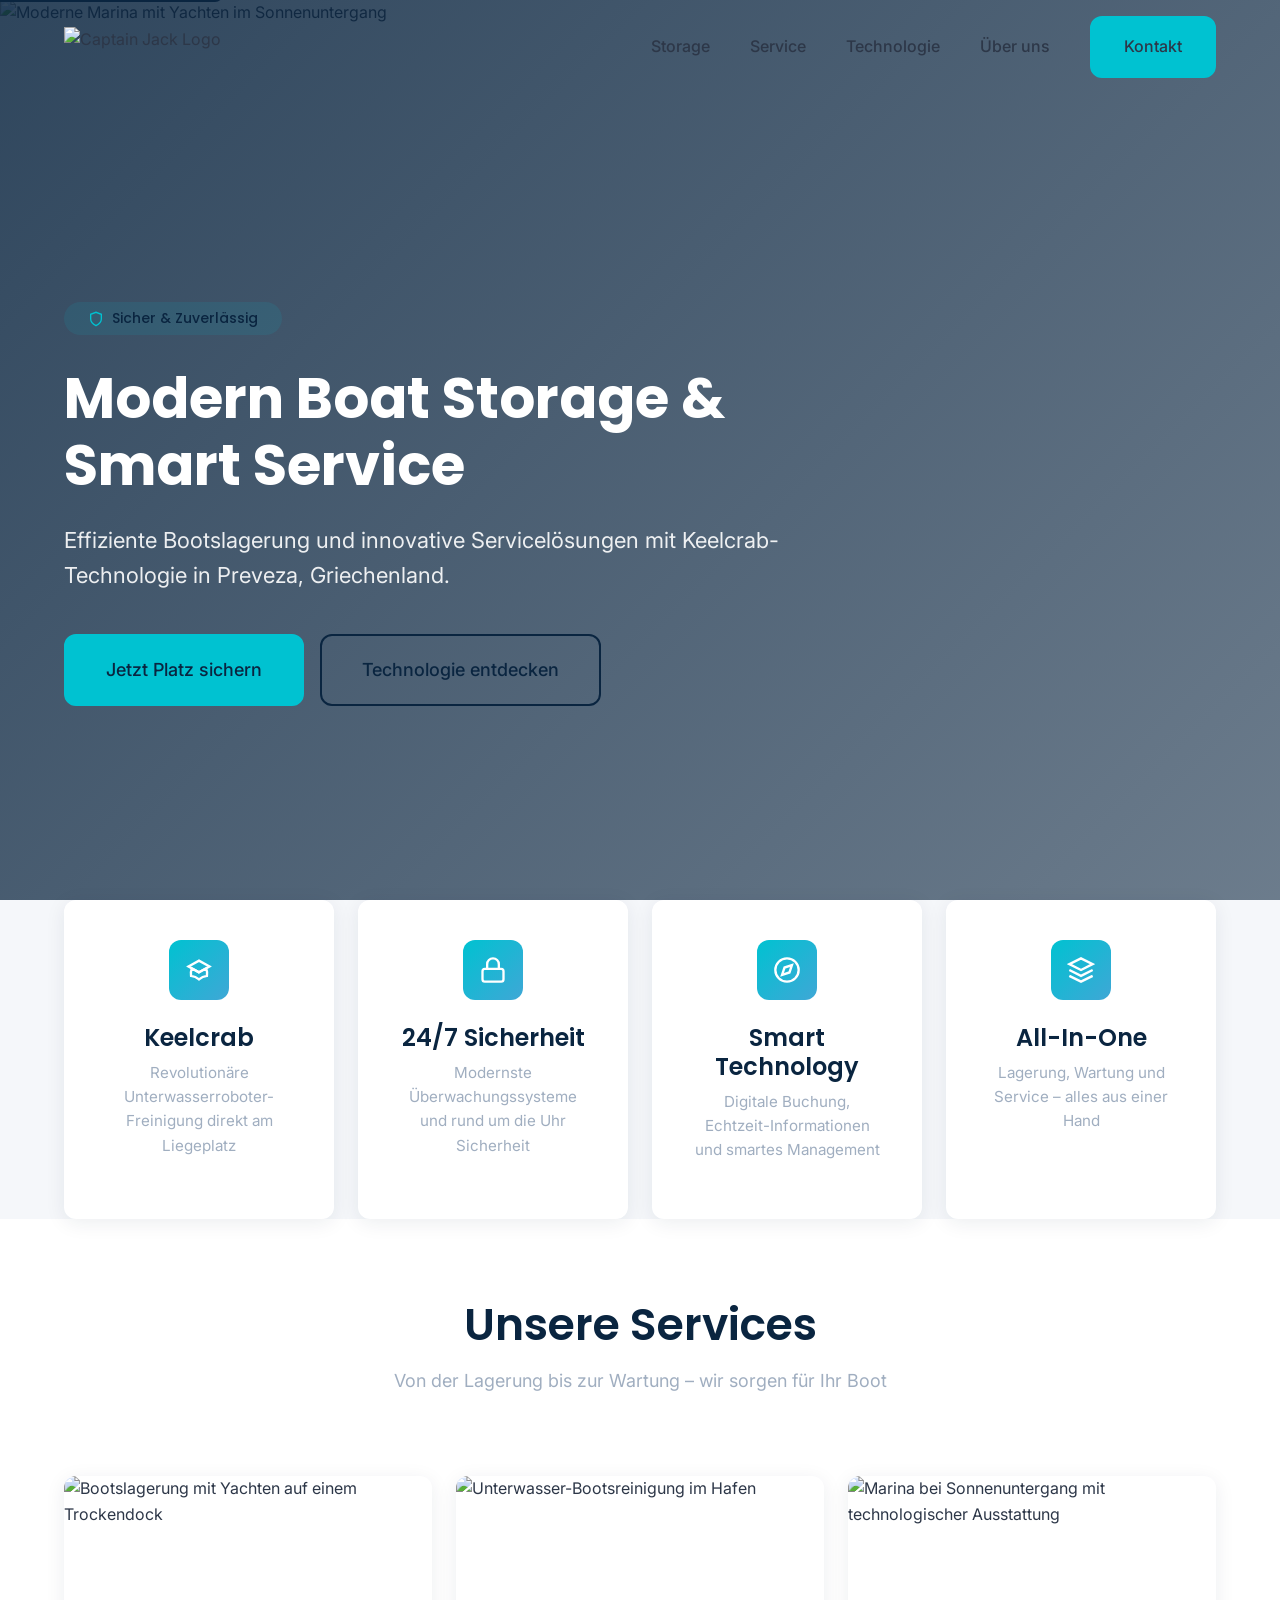
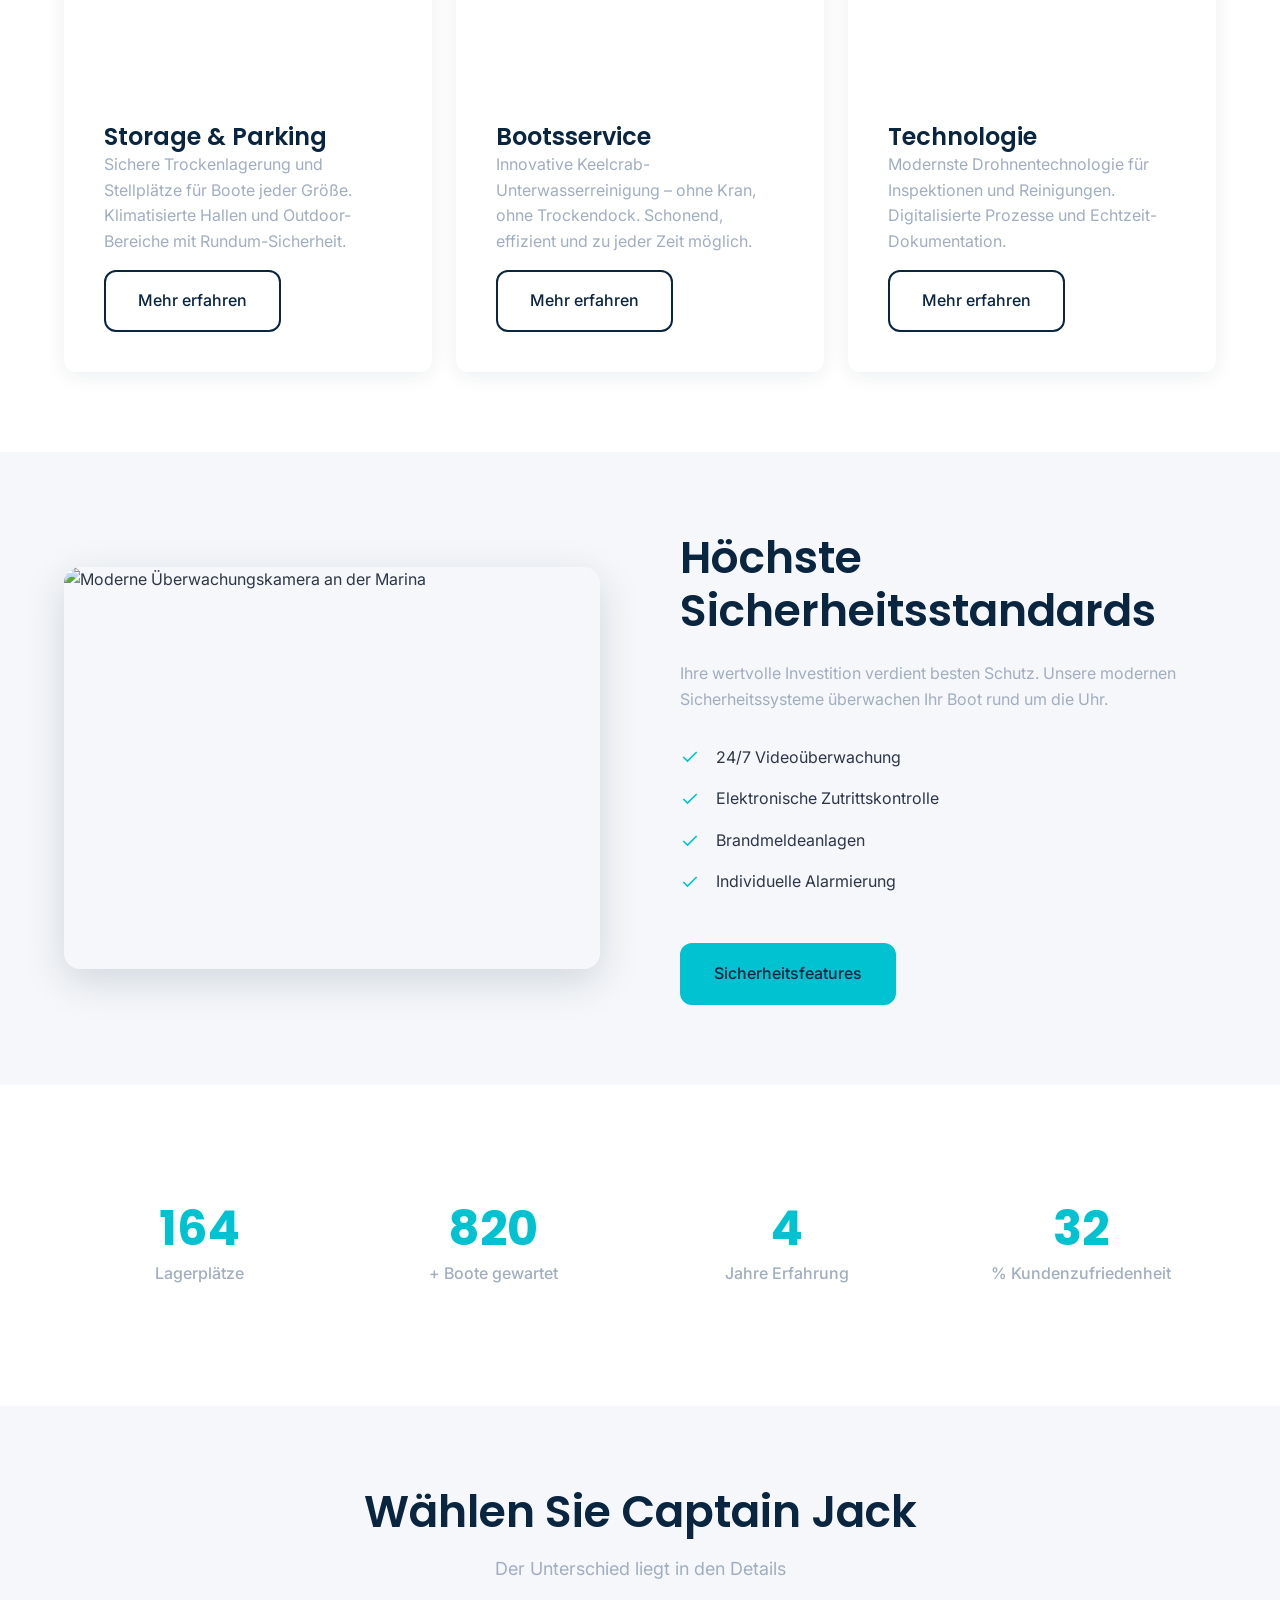
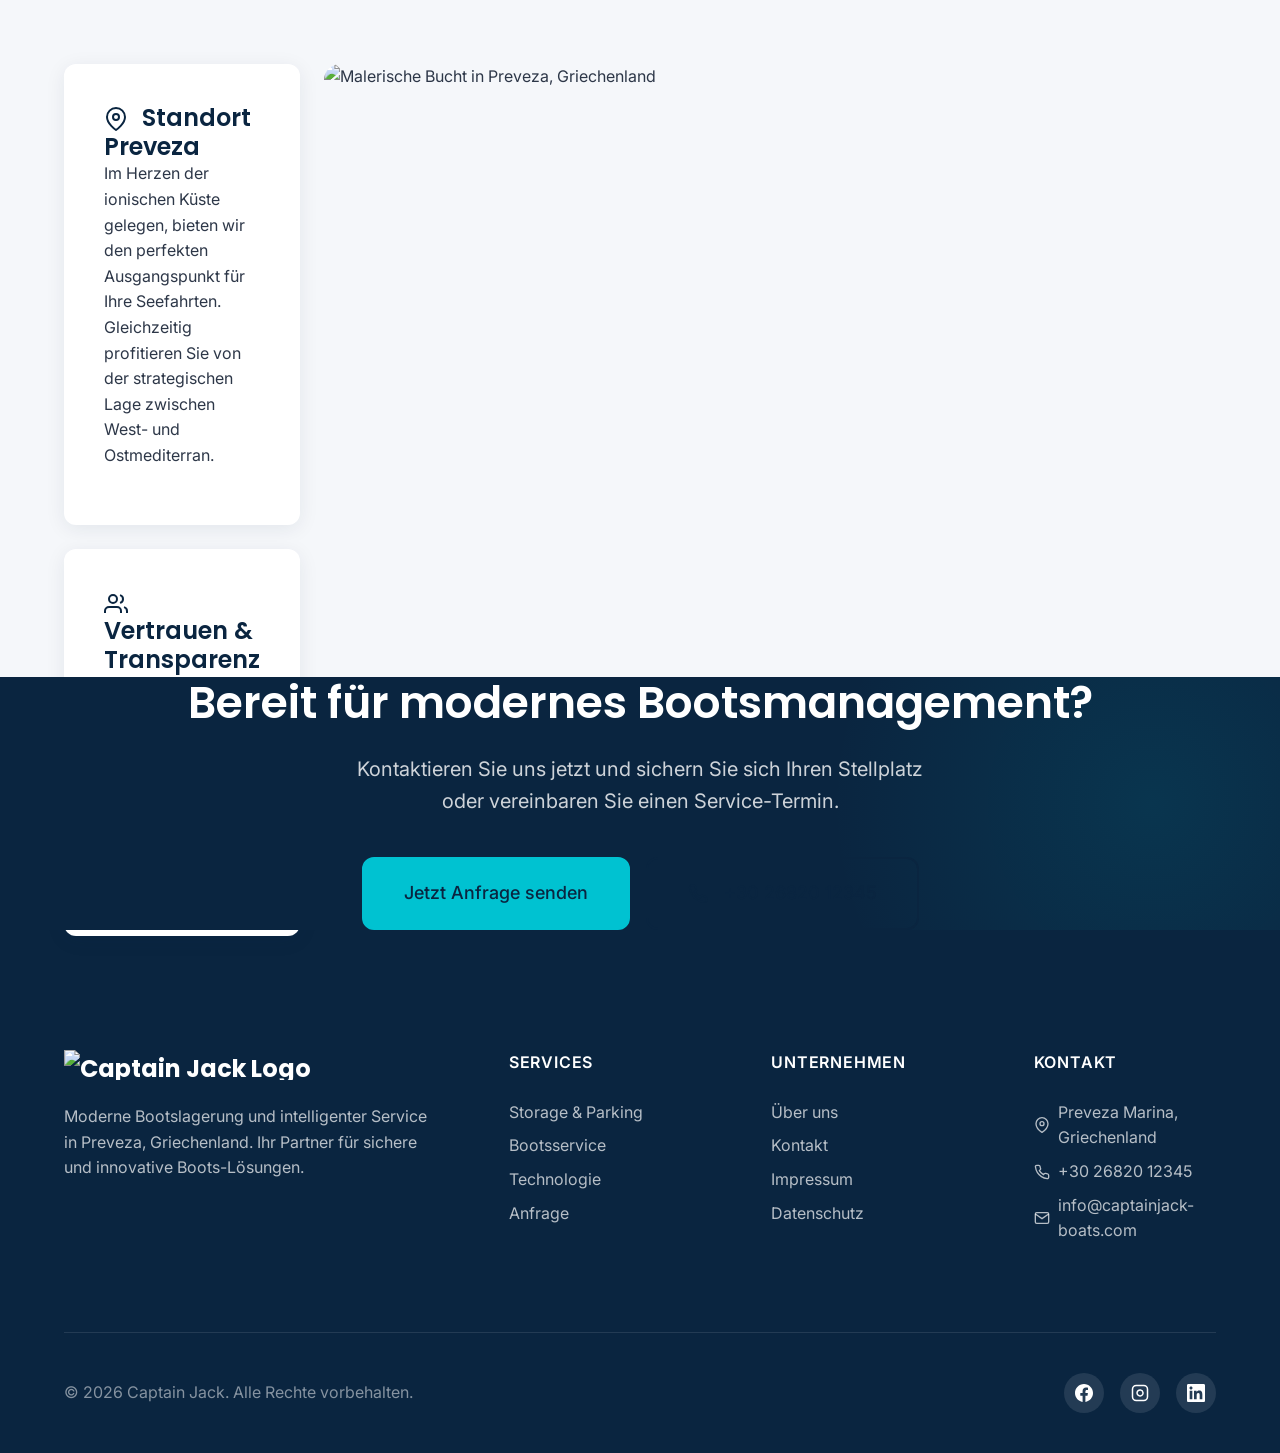
==== commit 8865ab6f: "Add client logo to header and footer on all pages" ====
--- a/index.html
+++ b/index.html
@@ -50,7 +50,7 @@
     <div class="container">
       <nav class="nav" role="navigation" aria-label="Hauptnavigation">
         <a href="index.html" class="logo" aria-label="Captain Jack Home">
-          Captain <span>Jack</span>
+          <img src="https://i.ibb.co/kgP3Gxgz/image.png" alt="Captain Jack Logo" height="40" style="height: 40px; width: auto;">
         </a>
         <button class="mobile-menu-btn" aria-label="Menü öffnen" aria-expanded="false" aria-controls="nav-menu">
           <span></span>
@@ -355,7 +355,9 @@
     <div class="container">
       <div class="footer-grid">
         <div>
-          <div class="footer-logo">Captain <span>Jack</span></div>
+          <div class="footer-logo">
+            <img src="https://i.ibb.co/kgP3Gxgz/image.png" alt="Captain Jack Logo" height="30" style="height: 30px; width: auto;">
+          </div>
           <div class="footer-about">
             <p>Moderne Bootslagerung und intelligenter Service in Preveza, Griechenland. Ihr Partner für sichere und innovative Boots-Lösungen.</p>
           </div>
--- a/css/style.css
+++ b/css/style.css
@@ -301,14 +301,18 @@
 }
 
 .logo {
-  font-family: 'Poppins', sans-serif;
-  font-size: 1.5rem;
-  font-weight: 700;
-  color: var(--primary-navy);
-}
-
-.logo span {
-  color: var(--accent-aqua);
+  display: flex;
+  align-items: center;
+}
+
+.logo img {
+  height: 40px;
+  width: auto;
+  transition: height 0.3s ease;
+}
+
+.header.scrolled .logo img {
+  height: 32px;
 }
 
 .nav-links {
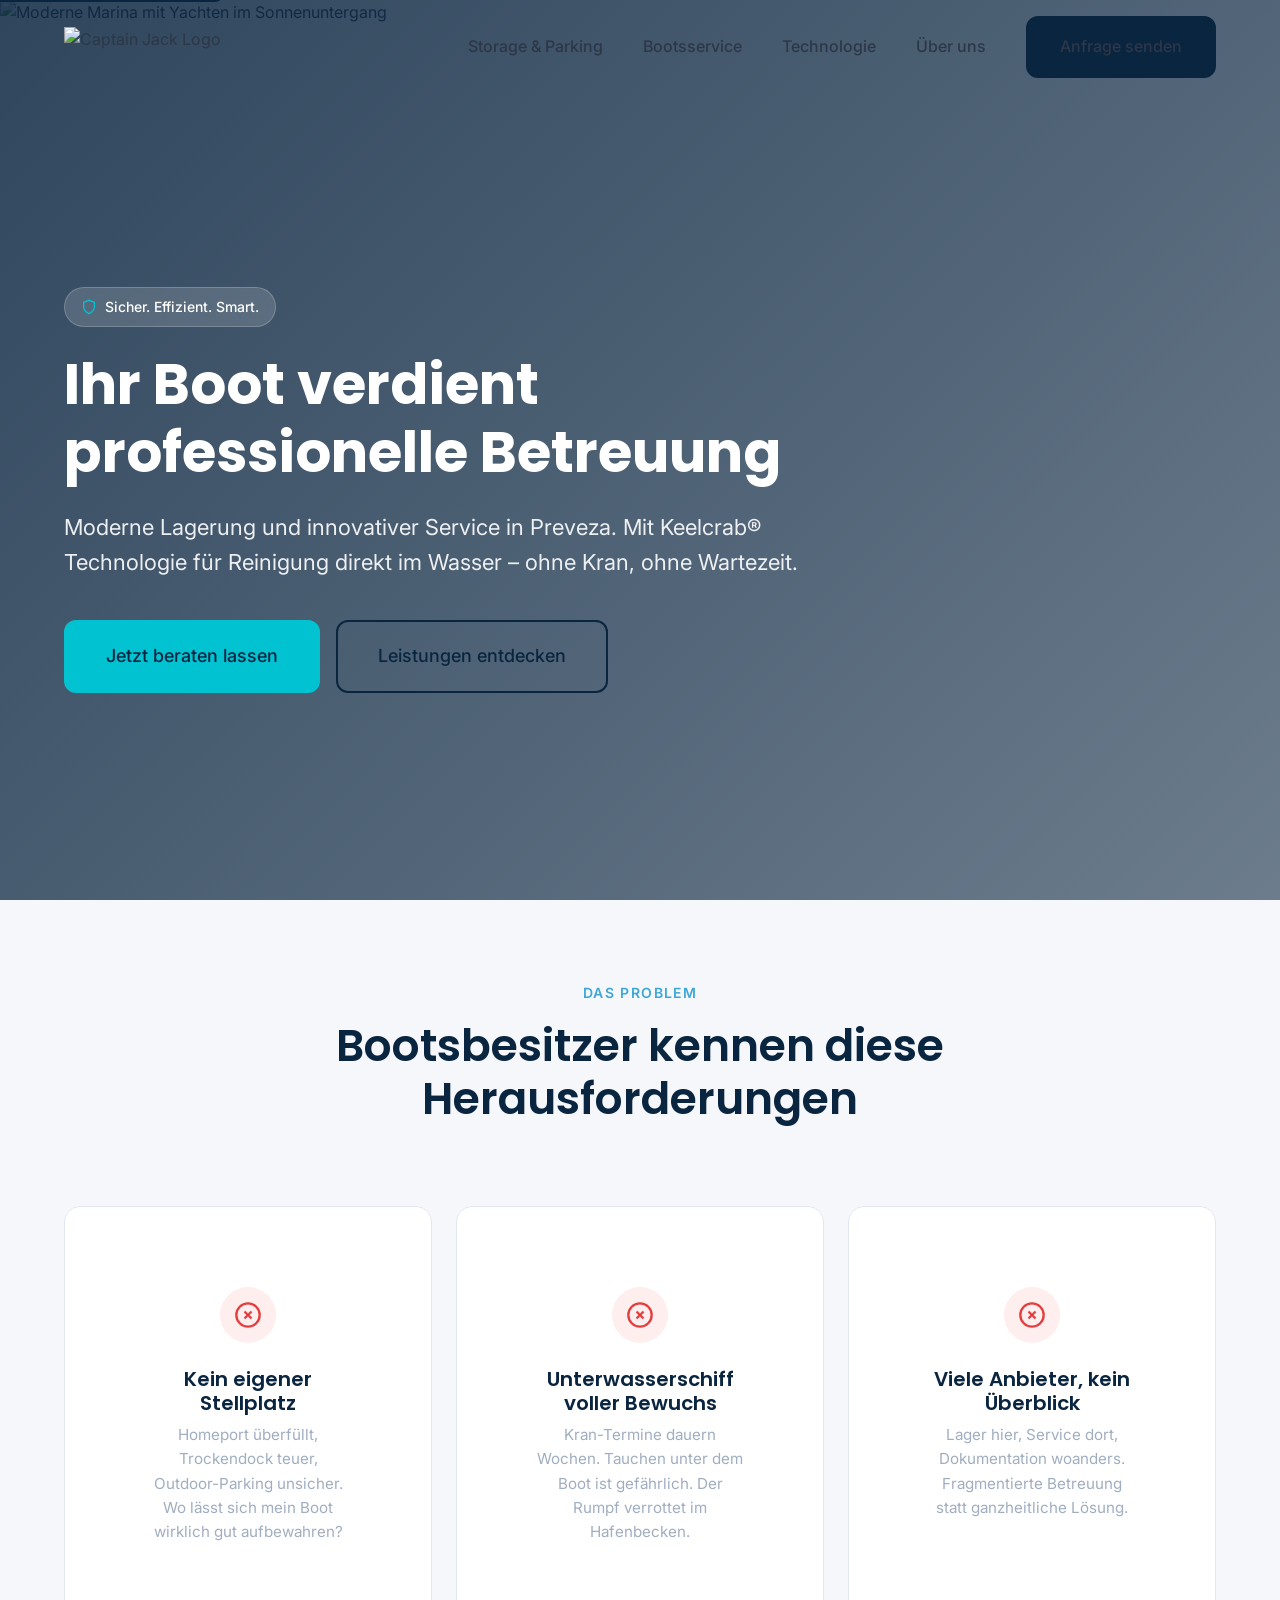
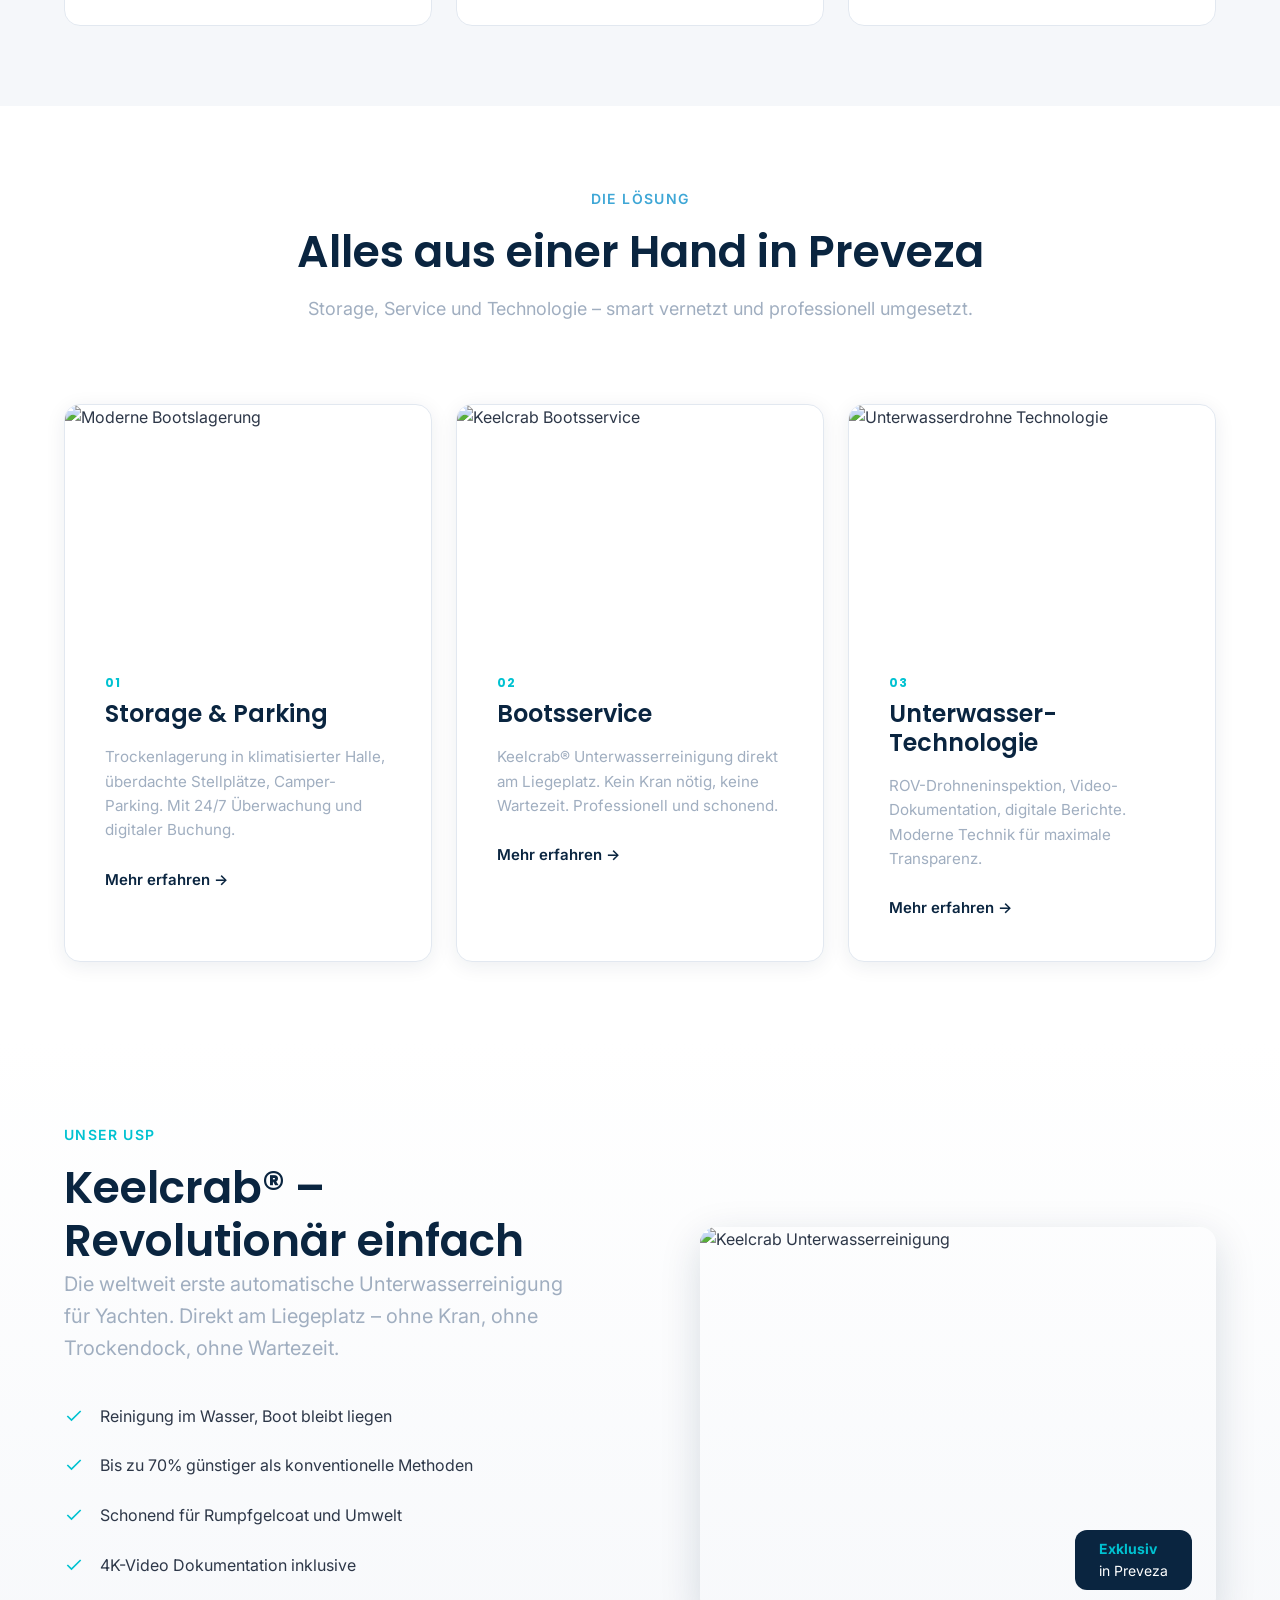
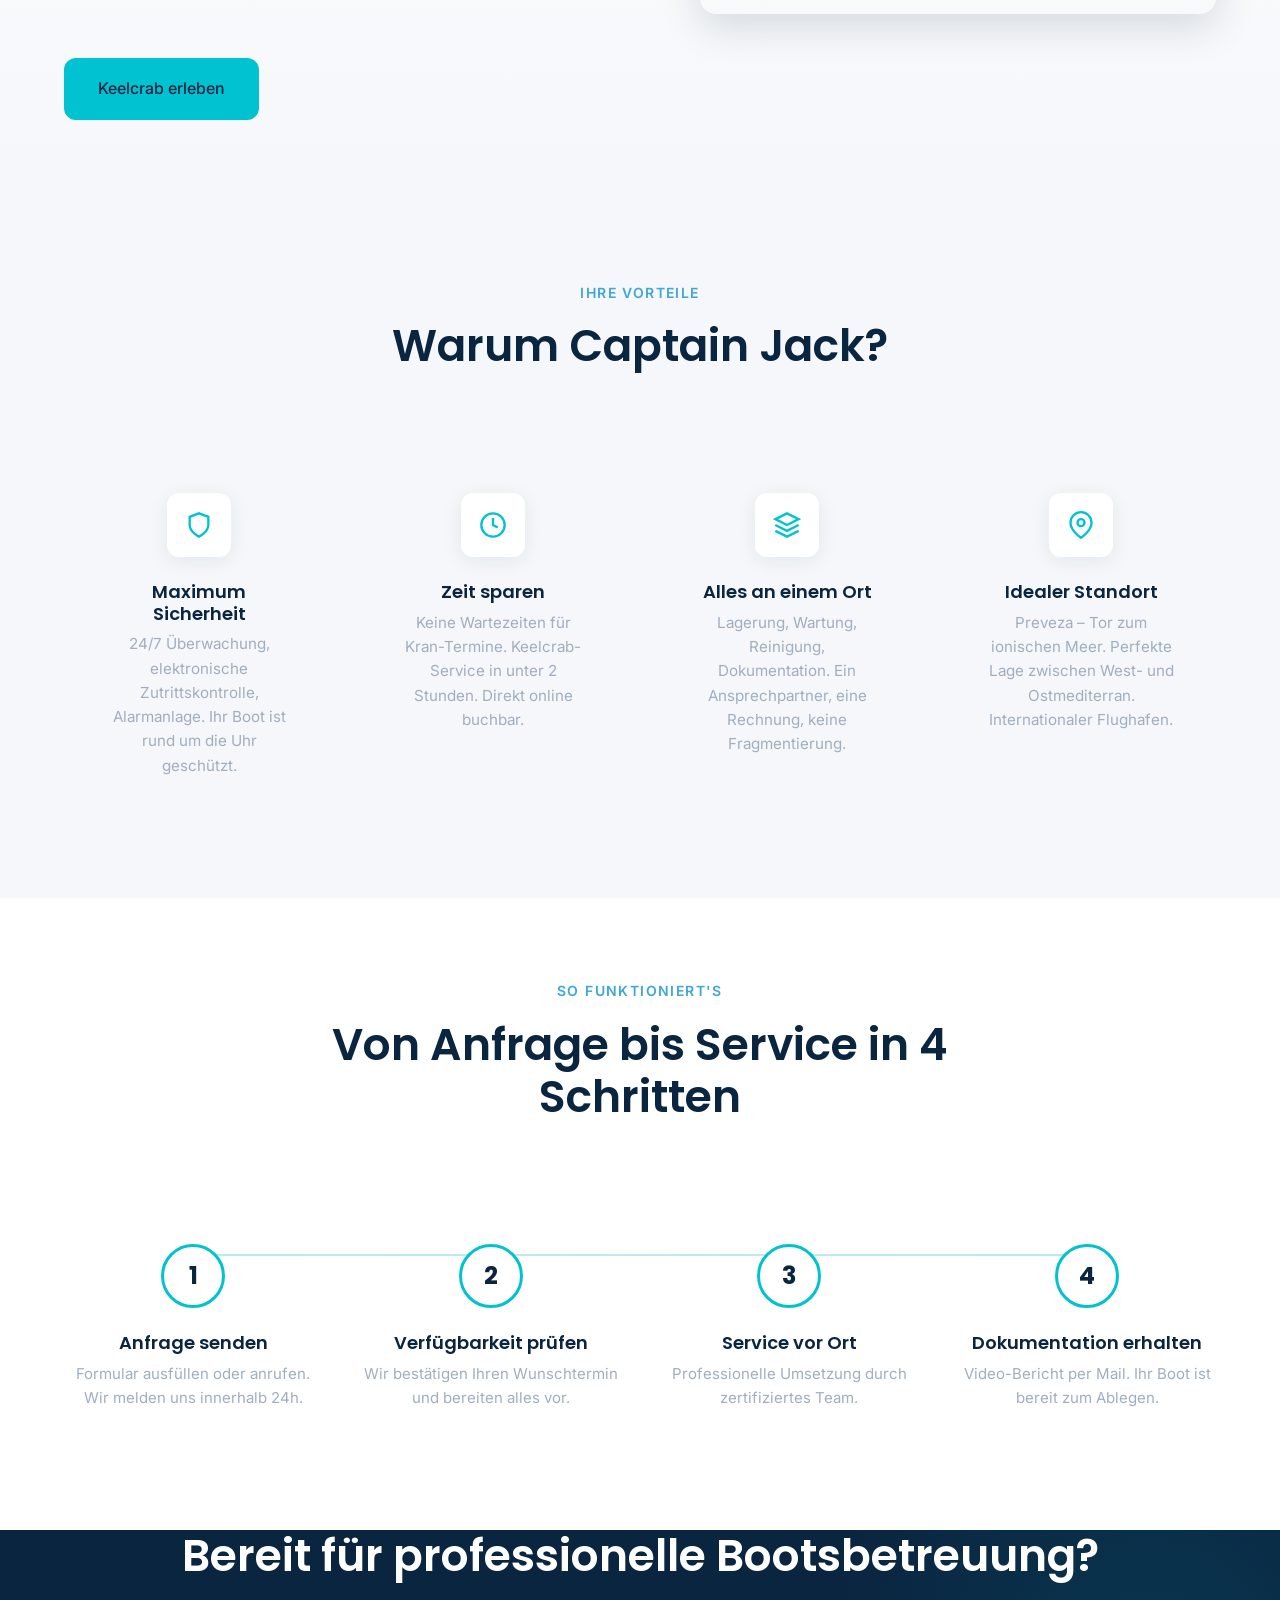
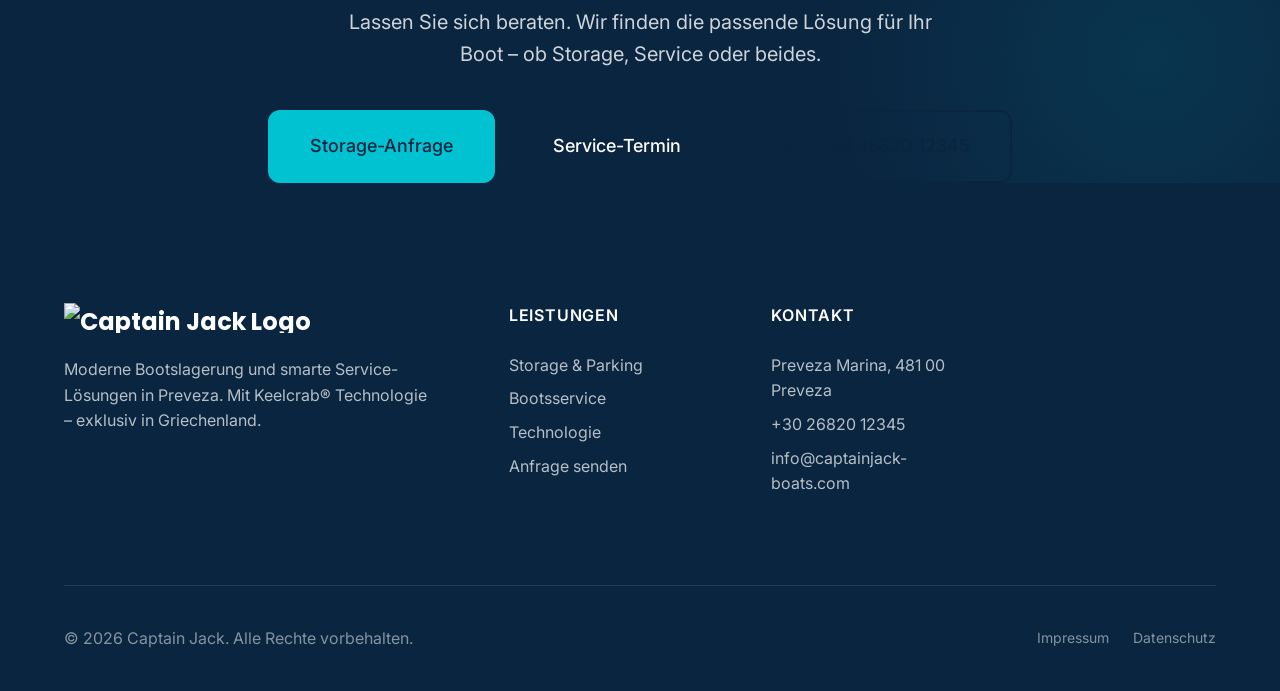
==== commit 3714f605: "Restructure homepage: Problem-Solution-Value-CTA flow, modern design updates" ====
--- a/index.html
+++ b/index.html
@@ -4,45 +4,14 @@
   <meta charset="UTF-8">
   <meta name="viewport" content="width=device-width, initial-scale=1.0">
   <title>Captain Jack | Modern Boat Storage & Smart Service</title>
-  <meta name="description" content="Moderne Bootslagerung & technologischer Bootsservice in Preveza, Griechenland. Smarte Lösungen mit Keelcrab-Technologie.">
-  <meta name="keywords" content="Bootslagerung, Bootsservice, Preveza, Griechenland, Keelcrab, Marina">
-  <meta name="author" content="Captain Jack">
-  <meta property="og:title" content="Captain Jack | Modern Boat Storage & Smart Service">
-  <meta property="og:description" content="Moderne Bootslagerung & technologischer Bootsservice in Preveza, Griechenland.">
-  <meta property="og:type" content="website">
-  <meta property="og:url" content="https://captainjack-boats.com">
-  <meta property="og:image" content="https://images.unsplash.com/photo-1569263979104-865ab7cd8d13?w=1200">
-  <meta name="twitter:card" content="summary_large_image">
+  <meta name="description" content="Moderne Bootslagerung & technologischer Bootsservice in Preveza, Griechenland. Keelcrab® Unterwasserreinigung ohne Kran. Sicher, effizient, smart.">
   <meta name="theme-color" content="#0A2540">
-  
-  <!-- Preconnect to Google Fonts -->
   <link rel="preconnect" href="https://fonts.googleapis.com">
   <link rel="preconnect" href="https://fonts.gstatic.com" crossorigin>
   <link href="https://fonts.googleapis.com/css2?family=Inter:wght@400;500;600&family=Poppins:wght@600;700&display=swap" rel="stylesheet">
-  
-  <!-- Styles -->
   <link rel="stylesheet" href="css/style.css">
-  
-  <!-- Structured Data -->
-  <script type="application/ld+json">
-  {
-    "@context": "https://schema.org",
-    "@type": "BoatStorageFacility",
-    "name": "Captain Jack",
-    "description": "Modern Boat Storage & Smart Service in Preveza, Greece",
-    "address": {
-      "@type": "PostalAddress",
-      "addressCountry": "GR",
-      "addressLocality": "Preveza"
-    },
-    "telephone": "+30 26820 12345",
-    "url": "https://captainjack-boats.com",
-    "priceRange": "€€"
-  }
-  </script>
 </head>
 <body>
-  <!-- Skip Link -->
   <a href="#main-content" class="skip-link">Zum Hauptinhalt springen</a>
 
   <!-- Header -->
@@ -52,17 +21,17 @@
         <a href="index.html" class="logo" aria-label="Captain Jack Home">
           <img src="https://i.ibb.co/kgP3Gxgz/image.png" alt="Captain Jack Logo" height="40" style="height: 40px; width: auto;">
         </a>
-        <button class="mobile-menu-btn" aria-label="Menü öffnen" aria-expanded="false" aria-controls="nav-menu">
+        <button class="mobile-menu-btn" aria-label="Menü öffnen" aria-expanded="false">
           <span></span>
           <span></span>
           <span></span>
         </button>
-        <div id="nav-menu" class="nav-links">
-          <a href="storage.html">Storage</a>
-          <a href="service.html">Service</a>
+        <div class="nav-links">
+          <a href="storage.html">Storage & Parking</a>
+          <a href="service.html">Bootsservice</a>
           <a href="technologie.html">Technologie</a>
           <a href="ueber-uns.html">Über uns</a>
-          <a href="kontakt.html" class="btn btn-accent">Kontakt</a>
+          <a href="kontakt.html" class="btn btn-primary">Anfrage senden</a>
         </div>
       </nav>
     </div>
@@ -78,254 +47,259 @@
     </div>
     <div class="container">
       <div class="hero-content">
-        <h1 data-reveal><span class="trust-badge">
+        <span class="hero-badge" data-reveal>
           <svg width="16" height="16" viewBox="0 0 24 24" fill="none" stroke="currentColor" stroke-width="2">
             <path d="M12 22s8-4 8-10V5l-8-3-8 3v7c0 6 8 10 8 10z"></path>
           </svg>
-          Sicher & Zuverlässig
-        </span></h1>
-        <h1 data-reveal style="animation-delay: 0.1s"></span>Modern Boat Storage & Smart Service</h1>
-        <p class="lead" data-reveal style="animation-delay: 0.2s"></span>
-          Effiziente Bootslagerung und innovative Servicelösungen mit Keelcrab-Technologie in Preveza, Griechenland.
+          Sicher. Effizient. Smart.
+        </span>
+        <h1 data-reveal style="animation-delay: 0.1s">Ihr Boot verdient professionelle Betreuung</h1>
+        <p class="hero-subtitle" data-reveal style="animation-delay: 0.2s">
+          Moderne Lagerung und innovativer Service in Preveza. Mit Keelcrab® Technologie für Reinigung direkt im Wasser – ohne Kran, ohne Wartezeit.
         </p>
         <div class="hero-actions" data-reveal style="animation-delay: 0.3s">
-          <a href="kontakt.html" class="btn btn-accent btn-large">Jetzt Platz sichern</a>
-          <a href="technologie.html" class="btn btn-secondary btn-large">Technologie entdecken</a>
-        </div>
-      </div>
-    </div>
-  </section>
-
-  <!-- USP Section -->
-  <section class="usp-section section-xl">
-    <div class="container">
-      <div class="grid grid-4">
-        <div class="usp-card card" data-reveal>
-          <div class="icon-box">
-            <svg viewBox="0 0 24 24" fill="none" stroke="currentColor" stroke-width="2">
-              <path d="M12 14l9-5-9-5-9 5 9 5z"></path>
-              <path d="M12 14l6.16-3.422a12.083 12.083 0 01.665 6.479A11.952 11.952 0 0012 20.055a11.952 11.952 0 00-6.824-2.998 12.078 12.078 0 01.665-6.479L12 14z"></path>
-            </svg>
-          </div>
-          <h3>Keelcrab</h3>
-          <p>Revolutionäre Unterwasserroboter-Freinigung direkt am Liegeplatz</p>
-        </div>
-
-        <div class="usp-card card" data-reveal style="animation-delay: 0.1s">
-          <div class="icon-box">
-            <svg viewBox="0 0 24 24" fill="none" stroke="currentColor" stroke-width="2">
-              <rect x="3" y="11" width="18" height="11" rx="2" ry="2"></rect>
-              <path d="M7 11V7a5 5 0 0110 0v4"></path>
-            </svg>
-          </div>
-          <h3>24/7 Sicherheit</h3>
-          <p>Modernste Überwachungssysteme und rund um die Uhr Sicherheit</p>
-        </div>
-
-        <div class="usp-card card" data-reveal style="animation-delay: 0.2s">
-          <div class="icon-box">
+          <a href="kontakt.html" class="btn btn-accent btn-large">Jetzt beraten lassen</a>
+          <a href="#leistungen" class="btn btn-secondary btn-large">Leistungen entdecken</a>
+        </div>
+      </div>
+    </div>
+  </section>
+
+  <!-- Problem-Solution: Die Herausforderung -->
+  <section class="section bg-light">
+    <div class="container">
+      <div class="section-header" data-reveal>
+        <span class="section-badge">Das Problem</span>
+        <h2>Bootsbesitzer kennen diese Herausforderungen</h2>
+      </div>
+      
+      <div class="grid grid-3">
+        <div class="problem-card" data-reveal>
+          <div class="problem-icon">
             <svg viewBox="0 0 24 24" fill="none" stroke="currentColor" stroke-width="2">
               <circle cx="12" cy="12" r="10"></circle>
-              <polygon points="16.24 7.76 14.12 14.12 7.76 16.24 9.88 9.88 16.24 7.76"></polygon>
-            </svg>
-          </div>
-          <h3>Smart Technology</h3>
-          <p>Digitale Buchung, Echtzeit-Informationen und smartes Management</p>
-        </div>
-
-        <div class="usp-card card" data-reveal style="animation-delay: 0.3s">
-          <div class="icon-box">
-            <svg viewBox="0 0 24 24" fill="none" stroke="currentColor" stroke-width="2">
-              <path d="M12 2L2 7l10 5 10-5-10-5z"></path>
-              <path d="M2 17l10 5 10-5"></path>
-              <path d="M2 12l10 5 10-5"></path>
-            </svg>
-          </div>
-          <h3>All-In-One</h3>
-          <p>Lagerung, Wartung und Service – alles aus einer Hand</p>
-        </div>
-      </div>
-    </div>
-  </section>
-
-  <!-- Services Section -->
-  <section class="section" id="services">
+              <line x1="15" y1="9" x2="9" y2="15"></line>
+              <line x1="9" y1="9" x2="15" y2="15"></line>
+            </svg>
+          </div>
+          <h3>Kein eigener Stellplatz</h3>
+          <p>Homeport überfüllt, Trockendock teuer, Outdoor-Parking unsicher. Wo lässt sich mein Boot wirklich gut aufbewahren?</p>
+        </div>
+        
+        <div class="problem-card" data-reveal style="animation-delay: 0.1s">
+          <div class="problem-icon">
+            <svg viewBox="0 0 24 24" fill="none" stroke="currentColor" stroke-width="2">
+              <circle cx="12" cy="12" r="10"></circle>
+              <line x1="15" y1="9" x2="9" y2="15"></line>
+              <line x1="9" y1="9" x2="15" y2="15"></line>
+            </svg>
+          </div>
+          <h3>Unterwasserschiff voller Bewuchs</h3>
+          <p>Kran-Termine dauern Wochen. Tauchen unter dem Boot ist gefährlich. Der Rumpf verrottet im Hafenbecken.</p>
+        </div>
+        
+        <div class="problem-card" data-reveal style="animation-delay: 0.2s">
+          <div class="problem-icon">
+            <svg viewBox="0 0 24 24" fill="none" stroke="currentColor" stroke-width="2">
+              <circle cx="12" cy="12" r="10"></circle>
+              <line x1="15" y1="9" x2="9" y2="15"></line>
+              <line x1="9" y1="9" x2="15" y2="15"></line>
+            </svg>
+          </div>
+          <h3>Viele Anbieter, kein Überblick</h3>
+          <p>Lager hier, Service dort, Dokumentation woanders. Fragmentierte Betreuung statt ganzheitliche Lösung.</p>
+        </div>
+      </div>
+    </div>
+  </section>
+
+  <!-- Die Lösung -->
+  <section class="section" id="leistungen">
     <div class="container">
       <div class="section-header" data-reveal>
-        <h2>Unsere Services</h2>
-        <p>Von der Lagerung bis zur Wartung – wir sorgen für Ihr Boot</p>
+        <span class="section-badge">Die Lösung</span>
+        <h2>Alles aus einer Hand in Preveza</h2>
+        <p class="section-lead">Storage, Service und Technologie – smart vernetzt und professionell umgesetzt.</p>
       </div>
 
       <div class="grid grid-3">
-        <!-- Service 1 -->
-        <article class="card" data-reveal>
-          <img class="card-image" 
-               src="https://images.unsplash.com/photo-1598514983318-2f64f8f4796c?w=800&q=80" 
-               alt="Bootslagerung mit Yachten auf einem Trockendock"
-               loading="lazy">
-          <div class="card-content">
+        <a href="storage.html" class="service-card" data-reveal>
+          <div class="service-image">
+            <img src="https://images.unsplash.com/photo-1598514983318-2f64f8f4796c?w=800&q=80" alt="Moderne Bootslagerung" loading="lazy">
+          </div>
+          <div class="service-content">
+            <span class="service-number">01</span>
             <h3>Storage & Parking</h3>
-            <p class="card-text">
-              Sichere Trockenlagerung und Stellplätze für Boote jeder Größe. 
-              Klimatisierte Hallen und Outdoor-Bereiche mit Rundum-Sicherheit.
-            </p>
-            <a href="storage.html" class="btn btn-secondary">Mehr erfahren</a>
-          </div>
-        </article>
-
-        <!-- Service 2 -->
-        <article class="card" data-reveal style="animation-delay: 0.1s">
-          <img class="card-image" 
-               src="https://images.unsplash.com/photo-1544551763-46a013bb70d5?w=800&q=80" 
-               alt="Unterwasser-Bootsreinigung im Hafen"
-               loading="lazy">
-          <div class="card-content">
+            <p>Trockenlagerung in klimatisierter Halle, überdachte Stellplätze, Camper-Parking. Mit 24/7 Überwachung und digitaler Buchung.</p>
+            <span class="service-link">Mehr erfahren →</span>
+          </div>
+        </a>
+
+        <a href="service.html" class="service-card" data-reveal style="animation-delay: 0.1s">
+          <div class="service-image">
+            <img src="https://images.unsplash.com/photo-1559827260-dc66d52bef19?w=800&q=80" alt="Keelcrab Bootsservice" loading="lazy">
+          </div>
+          <div class="service-content">
+            <span class="service-number">02</span>
             <h3>Bootsservice</h3>
-            <p class="card-text">
-              Innovative Keelcrab-Unterwasserreinigung – ohne Kran, ohne Trockendock. 
-              Schonend, effizient und zu jeder Zeit möglich.
-            </p>
-            <a href="service.html" class="btn btn-secondary">Mehr erfahren</a>
-          </div>
-        </article>
-
-        <!-- Service 3 -->
-        <article class="card" data-reveal style="animation-delay: 0.2s">
-          <img class="card-image" 
-               src="https://images.unsplash.com/photo-1473968512647-70e2c390aedb?w=800&q=80" 
-               alt="Marina bei Sonnenuntergang mit technologischer Ausstattung"
-               loading="lazy">
-          <div class="card-content">
-            <h3>Technologie</h3>
-            <p class="card-text">
-              Modernste Drohnentechnologie für Inspektionen und Reinigungen. 
-              Digitalisierte Prozesse und Echtzeit-Dokumentation.
-            </p>
-            <a href="technologie.html" class="btn btn-secondary">Mehr erfahren</a>
-          </div>
-        </article>
-      </div>
-    </div>
-  </section>
-
-  <!-- Feature Section -->
-  <section class="section bg-light">
-    <div class="container">
-      <div class="feature-row" data-reveal>
-        <div class="feature-image">
-          <img src="https://images.unsplash.com/photo-1559827260-dc66d52bef19?w=800&q=80" 
-               alt="Moderne Überwachungskamera an der Marina"
-               loading="lazy">
-        </div>
-        <div class="feature-content">
-          <h2>Höchste Sicherheitsstandards</h2>
-          <p>
-            Ihre wertvolle Investition verdient besten Schutz. Unsere modernen 
-            Sicherheitssysteme überwachen Ihr Boot rund um die Uhr.
+            <p>Keelcrab® Unterwasserreinigung direkt am Liegeplatz. Kein Kran nötig, keine Wartezeit. Professionell und schonend.</p>
+            <span class="service-link">Mehr erfahren →</span>
+          </div>
+        </a>
+
+        <a href="technologie.html" class="service-card" data-reveal style="animation-delay: 0.2s">
+          <div class="service-image">
+            <img src="https://images.unsplash.com/photo-1473968512647-70e2c390aedb?w=800&q=80" alt="Unterwasserdrohne Technologie" loading="lazy">
+          </div>
+          <div class="service-content">
+            <span class="service-number">03</span>
+            <h3>Unterwasser-Technologie</h3>
+            <p>ROV-Drohneninspektion, Video-Dokumentation, digitale Berichte. Moderne Technik für maximale Transparenz.</p>
+            <span class="service-link">Mehr erfahren →</span>
+          </div>
+        </a>
+      </div>
+    </div>
+  </section>
+
+  <!-- USP: Keelcrab -->
+  <section class="section featured-section">
+    <div class="container">
+      <div class="featured-grid">
+        <div class="featured-content" data-reveal>
+          <span class="section-badge accent">Unser USP</span>
+          <h2>Keelcrab® – Revolutionär einfach</h2>
+          <p class="featured-lead">
+            Die weltweit erste automatische Unterwasserreinigung für Yachten. Direkt am Liegeplatz – ohne Kran, ohne Trockendock, ohne Wartezeit.
           </p>
-          <ul class="feature-list">
+          
+          <ul class="featured-list">
             <li>
               <svg width="20" height="20" viewBox="0 0 24 24" fill="none" stroke="currentColor" stroke-width="2">
                 <polyline points="20 6 9 17 4 12"></polyline>
               </svg>
-              24/7 Videoüberwachung
+              <span>Reinigung im Wasser, Boot bleibt liegen</span>
             </li>
             <li>
               <svg width="20" height="20" viewBox="0 0 24 24" fill="none" stroke="currentColor" stroke-width="2">
                 <polyline points="20 6 9 17 4 12"></polyline>
               </svg>
-              Elektronische Zutrittskontrolle
+              <span>Bis zu 70% günstiger als konventionelle Methoden</span>
             </li>
             <li>
               <svg width="20" height="20" viewBox="0 0 24 24" fill="none" stroke="currentColor" stroke-width="2">
                 <polyline points="20 6 9 17 4 12"></polyline>
               </svg>
-              Brandmeldeanlagen
+              <span>Schonend für Rumpfgelcoat und Umwelt</span>
             </li>
             <li>
               <svg width="20" height="20" viewBox="0 0 24 24" fill="none" stroke="currentColor" stroke-width="2">
                 <polyline points="20 6 9 17 4 12"></polyline>
               </svg>
-              Individuelle Alarmierung
+              <span>4K-Video Dokumentation inklusive</span>
             </li>
           </ul>
-          <a href="storage.html" class="btn btn-accent">Sicherheitsfeatures</a>
-        </div>
-      </div>
-    </div>
-  </section>
-
-  <!-- Stats Section -->
+          
+          <a href="service.html" class="btn btn-accent">Keelcrab erleben</a>
+        </div>
+        
+        <div class="featured-image" data-reveal>
+          <img src="https://images.unsplash.com/photo-1544551763-46a013bb70d5?w=800&q=80" alt="Keelcrab Unterwasserreinigung" loading="lazy">
+          <div class="featured-badge">
+            <strong>Exklusiv</strong> in Preveza
+          </div>
+        </div>
+      </div>
+    </div>
+  </section>
+
+  <!-- Vorteile / Trust -->
+  <section class="section bg-light">
+    <div class="container">
+      <div class="section-header" data-reveal>
+        <span class="section-badge">Ihre Vorteile</span>
+        <h2>Warum Captain Jack?</h2>
+      </div>
+      
+      <div class="grid grid-4">
+        <div class="benefit-card" data-reveal>
+          <div class="benefit-icon">
+            <svg viewBox="0 0 24 24" fill="none" stroke="currentColor" stroke-width="2">
+              <path d="M12 22s8-4 8-10V5l-8-3-8 3v7c0 6 8 10 8 10z"></path>
+            </svg>
+          </div>
+          <h4>Maximum Sicherheit</h4>
+          <p>24/7 Überwachung, elektronische Zutrittskontrolle, Alarmanlage. Ihr Boot ist rund um die Uhr geschützt.</p>
+        </div>
+        
+        <div class="benefit-card" data-reveal style="animation-delay: 0.1s">
+          <div class="benefit-icon">
+            <svg viewBox="0 0 24 24" fill="none" stroke="currentColor" stroke-width="2">
+              <circle cx="12" cy="12" r="10"></circle>
+              <polyline points="12 6 12 12 16 14"></polyline>
+            </svg>
+          </div>
+          <h4>Zeit sparen</h4>
+          <p>Keine Wartezeiten für Kran-Termine. Keelcrab-Service in unter 2 Stunden. Direkt online buchbar.</p>
+        </div>
+        
+        <div class="benefit-card" data-reveal style="animation-delay: 0.2s">
+          <div class="benefit-icon">
+            <svg viewBox="0 0 24 24" fill="none" stroke="currentColor" stroke-width="2">
+              <polygon points="12 2 2 7 12 12 22 7 12 2"></polygon>
+              <polyline points="2 17 12 22 22 17"></polyline>
+              <polyline points="2 12 12 17 22 12"></polyline>
+            </svg>
+          </div>
+          <h4>Alles an einem Ort</h4>
+          <p>Lagerung, Wartung, Reinigung, Dokumentation. Ein Ansprechpartner, eine Rechnung, keine Fragmentierung.</p>
+        </div>
+        
+        <div class="benefit-card" data-reveal style="animation-delay: 0.3s">
+          <div class="benefit-icon">
+            <svg viewBox="0 0 24 24" fill="none" stroke="currentColor" stroke-width="2">
+              <path d="M21 10c0 7-9 13-9 13s-9-6-9-13a9 9 0 0118 0z"></path>
+              <circle cx="12" cy="10" r="3"></circle>
+            </svg>
+          </div>
+          <h4>Idealer Standort</h4>
+          <p>Preveza – Tor zum ionischen Meer. Perfekte Lage zwischen West- und Ostmediterran. Internationaler Flughafen.</p>
+        </div>
+      </div>
+    </div>
+  </section>
+
+  <!-- Prozess -->
   <section class="section">
     <div class="container">
-      <div class="stats-grid" data-reveal>
-        <div class="stat-item">
-          <div class="stat-number" data-counter="500">0</div>
-          <div class="stat-label">Lagerplätze</div>
-        </div>
-        <div class="stat-item">
-          <div class="stat-number" data-counter="2500">0</div>
-          <div class="stat-label">+ Boote gewartet</div>
-        </div>
-        <div class="stat-item">
-          <div class="stat-number" data-counter="15">0</div>
-          <div class="stat-label">Jahre Erfahrung</div>
-        </div>
-        <div class="stat-item">
-          <div class="stat-number" data-counter="99">0</div>
-          <div class="stat-label">% Kundenzufriedenheit</div>
-        </div>
-      </div>
-    </div>
-  </section>
-
-  <!-- Trust Section -->
-  <section class="section bg-light">
-    <div class="container">
       <div class="section-header" data-reveal>
-        <h2>Wählen Sie Captain Jack</h2>
-        <p>Der Unterschied liegt in den Details</p>
-      </div>
-
-      <div class="grid grid-2">
-        <div data-reveal>
-          <!-- Location -->
-          <div class="card" style="margin-bottom: var(--spacing-md)">
-            <div class="card-content">
-              <h3>
-                <svg width="24" height="24" viewBox="0 0 24 24" fill="none" stroke="currentColor" stroke-width="2" style="vertical-align: middle; margin-right: 8px">
-                  <path d="M21 10c0 7-9 13-9 13s-9-6-9-13a9 9 0 0118 0z"></path>
-                  <circle cx="12" cy="10" r="3"></circle>
-                </svg>
-                Standort Preveza
-              </h3>
-              <p>Im Herzen der ionischen Küste gelegen, bieten wir den perfekten Ausgangspunkt für Ihre Seefahrten. Gleichzeitig profitieren Sie von der strategischen Lage zwischen West- und Ostmediterran.</p>
-            </div>
-          </div>
-          <!-- Trust -->
-          <div class="card">
-            <div class="card-content">
-              <h3>
-                <svg width="24" height="24" viewBox="0 0 24 24" fill="none" stroke="currentColor" stroke-width="2" style="vertical-align: middle; margin-right: 8px">
-                  <path d="M17 21v-2a4 4 0 00-4-4H5a4 4 0 00-4 4v2"></path>
-                  <circle cx="9" cy="7" r="4"></circle>
-                  <path d="M23 21v-2a4 4 0 00-3-3.87"></path>
-                  <path d="M16 3.13a4 4 0 010 7.75"></path>
-                </svg>
-                Vertrauen & Transparenz
-              </h3>
-              <p>Ehrliche Beratung, transparente Preise, keine versteckten Kosten. Wir glauben an langfristige Partnerschaften statt kurzfristiger Gewinne.</p>
-            </div>
-          </div>
-        </div>
-
-        <div data-reveal style="animation-delay: 0.1s">
-          <img src="https://images.unsplash.com/photo-1506929562872-bb421503ef21?w=800&q=80" 
-               alt="Malerische Bucht in Preveza, Griechenland"
-               class="card-image"
-               style="border-radius: var(--radius-lg); width: 100%; height: 100%; object-fit: cover; min-height: 400px"
-               loading="lazy"
-          >
+        <span class="section-badge">So funktioniert's</span>
+        <h2>Von Anfrage bis Service in 4 Schritten</h2>
+      </div>
+      
+      <div class="process" data-reveal>
+        <div class="process-line"></div>
+        <div class="process-steps-horizontal">
+          <div class="process-step-h">
+            <div class="step-circle">1</div>
+            <h4>Anfrage senden</h4>
+            <p>Formular ausfüllen oder anrufen. Wir melden uns innerhalb 24h.</p>
+          </div>
+          <div class="process-step-h">
+            <div class="step-circle">2</div>
+            <h4>Verfügbarkeit prüfen</h4>
+            <p>Wir bestätigen Ihren Wunschtermin und bereiten alles vor.</p>
+          </div>
+          <div class="process-step-h">
+            <div class="step-circle">3</div>
+            <h4>Service vor Ort</h4>
+            <p>Professionelle Umsetzung durch zertifiziertes Team.</p>
+          </div>
+          <div class="process-step-h">
+            <div class="step-circle">4</div>
+            <h4>Dokumentation erhalten</h4>
+            <p>Video-Bericht per Mail. Ihr Boot ist bereit zum Ablegen.</p>
+          </div>
         </div>
       </div>
     </div>
@@ -335,10 +309,13 @@
   <section class="cta-section section-xl">
     <div class="container">
       <div data-reveal>
-        <h2>Bereit für modernes Bootsmanagement?</h2>
-        <p>Kontaktieren Sie uns jetzt und sichern Sie sich Ihren Stellplatz oder vereinbaren Sie einen Service-Termin.</p>
-        <div class="hero-actions" style="justify-content: center">
-          <a href="kontakt.html" class="btn btn-accent btn-large">Jetzt Anfrage senden</a>
+        <h2>Bereit für professionelle Bootsbetreuung?</h2>
+        <p class="cta-text">
+          Lassen Sie sich beraten. Wir finden die passende Lösung für Ihr Boot – ob Storage, Service oder beides.
+        </p>
+        <div class="cta-actions">
+          <a href="kontakt.html?type=storage" class="btn btn-accent btn-large">Storage-Anfrage</a>
+          <a href="kontakt.html?type=service" class="btn btn-primary btn-large">Service-Termin</a>
           <a href="tel:+302682012345" class="btn btn-secondary btn-large" data-action="call" data-phone="+302682012345">
             <svg width="20" height="20" viewBox="0 0 24 24" fill="none" stroke="currentColor" stroke-width="2" style="margin-right: 8px">
               <path d="M22 16.92v3a2 2 0 01-2.18 2 19.79 19.79 0 01-8.63-3.07 19.5 19.5 0 01-6-6 19.79 19.79 0 01-3.07-8.67A2 2 0 014.11 2h3a2 2 0 012 1.72 12.84 12.84 0 00.7 2.81 2 2 0 01-.45 2.11L8.09 9.91a16 16 0 006 6l1.27-1.27a2 2 0 012.11-.45 12.84 12.84 0 002.81.7A2 2 0 0122 16.92z"></path>
@@ -351,7 +328,7 @@
   </section>
 
   <!-- Footer -->
-  <footer class="footer" role="contentinfo">
+  <footer class="footer">
     <div class="container">
       <div class="footer-grid">
         <div>
@@ -359,75 +336,33 @@
             <img src="https://i.ibb.co/kgP3Gxgz/image.png" alt="Captain Jack Logo" height="30" style="height: 30px; width: auto;">
           </div>
           <div class="footer-about">
-            <p>Moderne Bootslagerung und intelligenter Service in Preveza, Griechenland. Ihr Partner für sichere und innovative Boots-Lösungen.</p>
+            <p>Moderne Bootslagerung und smarte Service-Lösungen in Preveza. Mit Keelcrab® Technologie – exklusiv in Griechenland.</p>
           </div>
         </div>
 
         <div>
-          <div class="footer-title">Services</div>
+          <div class="footer-title">Leistungen</div>
           <ul class="footer-links">
             <li><a href="storage.html">Storage & Parking</a></li>
             <li><a href="service.html">Bootsservice</a></li>
             <li><a href="technologie.html">Technologie</a></li>
-            <li><a href="kontakt.html">Anfrage</a></li>
-          </ul>
-        </div>
-
-        <div>
-          <div class="footer-title">Unternehmen</div>
-          <ul class="footer-links">
-            <li><a href="ueber-uns.html">Über uns</a></li>
-            <li><a href="kontakt.html">Kontakt</a></li>
-            <li><a href="#">Impressum</a></li>
-            <li><a href="#">Datenschutz</a></li>
+            <li><a href="kontakt.html">Anfrage senden</a></li>
           </ul>
         </div>
 
         <div>
           <div class="footer-title">Kontakt</div>
-          <div class="footer-contact-item">
-            <svg width="16" height="16" viewBox="0 0 24 24" fill="none" stroke="currentColor" stroke-width="2">
-              <path d="M21 10c0 7-9 13-9 13s-9-6-9-13a9 9 0 0118 0z"></path>
-              <circle cx="12" cy="10" r="3"></circle>
-            </svg>
-            Preveza Marina, Griechenland
-          </div>
-          <div class="footer-contact-item">
-            <svg width="16" height="16" viewBox="0 0 24 24" fill="none" stroke="currentColor" stroke-width="2">
-              <path d="M22 16.92v3a2 2 0 01-2.18 2 19.79 19.79 0 01-8.63-3.07 19.5 19.5 0 01-6-6 19.79 19.79 0 01-3.07-8.67A2 2 0 014.11 2h3a2 2 0 012 1.72 12.84 12.84 0 00.7 2.81 2 2 0 01-.45 2.11L8.09 9.91a16 16 0 006 6l1.27-1.27a2 2 0 012.11-.45 12.84 12.84 0 002.81.7A2 2 0 0122 16.92z"></path>
-            </svg>
-            <a href="tel:+302682012345">+30 26820 12345</a>
-          </div>
-          <div class="footer-contact-item">
-            <svg width="16" height="16" viewBox="0 0 24 24" fill="none" stroke="currentColor" stroke-width="2">
-              <path d="M4 4h16c1.1 0 2 .9 2 2v12c0 1.1-.9 2-2 2H4c-1.1 0-2-.9-2-2V6c0-1.1.9-2 2-2z"></path>
-              <polyline points="22,6 12,13 2,6"></polyline>
-            </svg>
-            <a href="mailto:info@captainjack-boats.com">info@captainjack-boats.com</a>
-          </div>
+          <div class="footer-contact-item">Preveza Marina, 481 00 Preveza</div>
+          <div class="footer-contact-item"><a href="tel:+302682012345">+30 26820 12345</a></div>
+          <div class="footer-contact-item"><a href="mailto:info@captainjack-boats.com">info@captainjack-boats.com</a></div>
         </div>
       </div>
 
       <div class="footer-bottom">
         <p>© 2026 Captain Jack. Alle Rechte vorbehalten.</p>
-        <div class="footer-social">
-          <a href="#" aria-label="Facebook">
-            <svg width="18" height="18" viewBox="0 0 24 24" fill="currentColor">
-              <path d="M24 12.073c0-6.627-5.373-12-12-12s-12 5.373-12 12c0 5.99 4.388 10.954 10.125 11.854v-8.385H7.078v-3.47h3.047V9.43c0-3.007 1.792-4.669 4.533-4.669 1.312 0 2.686.235 2.686.235v2.953H15.83c-1.491 0-1.956.925-1.956 1.874v2.25h3.328l-.532 3.47h-2.796v8.385C19.612 23.027 24 18.062 24 12.073z"></path>
-            </svg>
-          </a>
-          <a href="#" aria-label="Instagram">
-            <svg width="18" height="18" viewBox="0 0 24 24" fill="none" stroke="currentColor" stroke-width="2">
-              <rect x="2" y="2" width="20" height="20" rx="5" ry="5"></rect>
-              <path d="M16 11.37A4 4 0 1112.63 8 4 4 0 0116 11.37z"></path>
-              <line x1="17.5" y1="6.5" x2="17.51" y2="6.5"></line>
-            </svg>
-          </a>
-          <a href="#" aria-label="LinkedIn">
-            <svg width="18" height="18" viewBox="0 0 24 24" fill="currentColor">
-              <path d="M20.447 20.452h-3.554v-5.569c0-1.328-.027-3.037-1.852-3.037-1.853 0-2.136 1.445-2.136 2.939v5.667H9.351V9h3.414v1.561h.046c.477-.9 1.637-1.85 3.37-1.85 3.601 0 4.267 2.37 4.267 5.455v6.286zM5.337 7.433c-1.144 0-2.063-.926-2.063-2.065 0-1.138.92-2.063 2.063-2.063 1.14 0 2.064.925 2.064 2.063 0 1.139-.925 2.065-2.064 2.065zm1.782 13.019H3.555V9h3.564v11.452zM22.225 0H1.771C.792 0 0 .774 0 1.729v20.542C0 23.227.792 24 1.771 24h20.451C23.2 24 24 23.227 24 22.271V1.729C24 .774 23.2 0 22.222 0h.003z"></path>
-            </svg>
-          </a>
+        <div class="footer-meta">
+          <a href="#">Impressum</a>
+          <a href="#">Datenschutz</a>
         </div>
       </div>
     </div>
--- a/css/style.css
+++ b/css/style.css
@@ -1317,6 +1317,393 @@
   opacity: 1;
 }
 
+/* === NEW COMPONENTS === */
+
+/* Hero Badge */
+.hero-badge {
+  display: inline-flex;
+  align-items: center;
+  gap: 0.5rem;
+  background: rgba(255, 255, 255, 0.15);
+  backdrop-filter: blur(4px);
+  padding: 0.5rem 1rem;
+  border-radius: var(--radius-full);
+  font-size: 0.875rem;
+  font-weight: 500;
+  color: var(--white);
+  margin-bottom: var(--spacing-md);
+  border: 1px solid rgba(255, 255, 255, 0.2);
+}
+
+.hero-badge svg {
+  width: 16px;
+  height: 16px;
+  color: var(--accent-aqua);
+}
+
+.hero-subtitle {
+  font-size: 1.375rem;
+  color: rgba(255, 255, 255, 0.9);
+  margin-bottom: var(--spacing-lg);
+}
+
+/* Section Badge */
+.section-badge {
+  display: inline-block;
+  font-size: 0.875rem;
+  font-weight: 600;
+  text-transform: uppercase;
+  letter-spacing: 0.1em;
+  color: var(--secondary-blue);
+  margin-bottom: var(--spacing-sm);
+}
+
+.section-badge.accent {
+  color: var(--accent-aqua);
+}
+
+.section-lead {
+  font-size: 1.25rem;
+  color: var(--medium-gray);
+  max-width: 700px;
+  margin: 0 auto;
+}
+
+/* Problem Cards */
+.problem-card {
+  background: var(--white);
+  padding: var(--spacing-xl);
+  border-radius: var(--radius-lg);
+  text-align: center;
+  border: 1px solid #e2e8f0;
+  transition: all 0.3s ease;
+}
+
+.problem-card:hover {
+  border-color: var(--accent-aqua);
+  transform: translateY(-4px);
+  box-shadow: var(--shadow-medium);
+}
+
+.problem-icon {
+  width: 56px;
+  height: 56px;
+  background: #fee;
+  border-radius: var(--radius-full);
+  display: flex;
+  align-items: center;
+  justify-content: center;
+  margin: 0 auto var(--spacing-md);
+}
+
+.problem-icon svg {
+  width: 28px;
+  height: 28px;
+  color: #e53e3e;
+}
+
+.problem-card h3 {
+  margin-bottom: var(--spacing-xs);
+  font-size: 1.25rem;
+}
+
+.problem-card p {
+  color: var(--medium-gray);
+  font-size: 0.95rem;
+  margin: 0;
+}
+
+/* Service Cards */
+.service-card {
+  display: block;
+  background: var(--white);
+  border-radius: var(--radius-lg);
+  overflow: hidden;
+  box-shadow: var(--shadow-soft);
+  transition: all 0.4s ease;
+  border: 1px solid #e2e8f0;
+}
+
+.service-card:hover {
+  transform: translateY(-8px);
+  box-shadow: var(--shadow-strong);
+  border-color: var(--accent-aqua);
+}
+
+.service-image {
+  aspect-ratio: 16/10;
+  overflow: hidden;
+}
+
+.service-image img {
+  width: 100%;
+  height: 100%;
+  object-fit: cover;
+  transition: transform 0.5s ease;
+}
+
+.service-card:hover .service-image img {
+  transform: scale(1.05);
+}
+
+.service-content {
+  padding: var(--spacing-lg);
+}
+
+.service-number {
+  display: block;
+  font-family: 'Poppins', sans-serif;
+  font-size: 0.75rem;
+  font-weight: 700;
+  color: var(--accent-aqua);
+  margin-bottom: var(--spacing-xs);
+  letter-spacing: 0.1em;
+}
+
+.service-content h3 {
+  margin-bottom: var(--spacing-sm);
+}
+
+.service-content p {
+  color: var(--medium-gray);
+  font-size: 0.95rem;
+  margin-bottom: var(--spacing-md);
+}
+
+.service-link {
+  display: inline-flex;
+  align-items: center;
+  gap: 0.25rem;
+  font-weight: 600;
+  color: var(--primary-navy);
+  font-size: 0.9375rem;
+}
+
+.service-card:hover .service-link {
+  color: var(--accent-aqua);
+}
+
+/* Featured Section */
+.featured-section {
+  background: linear-gradient(180deg, var(--white) 0%, var(--light-gray) 100%);
+}
+
+.featured-grid {
+  display: grid;
+  grid-template-columns: 1fr 1fr;
+  gap: var(--spacing-xxl);
+  align-items: center;
+}
+
+.featured-content {
+  max-width: 540px;
+}
+
+.featured-lead {
+  font-size: 1.25rem;
+  color: var(--medium-gray);
+  margin-bottom: var(--spacing-lg);
+}
+
+.featured-list {
+  list-style: none;
+  margin-bottom: var(--spacing-xl);
+}
+
+.featured-list li {
+  display: flex;
+  align-items: flex-start;
+  gap: var(--spacing-sm);
+  margin-bottom: var(--spacing-md);
+  color: var(--dark-gray);
+}
+
+.featured-list li svg {
+  width: 20px;
+  height: 20px;
+  color: var(--accent-aqua);
+  flex-shrink: 0;
+  margin-top: 2px;
+}
+
+.featured-image {
+  position: relative;
+  border-radius: var(--radius-lg);
+  overflow: hidden;
+  box-shadow: var(--shadow-strong);
+}
+
+.featured-image img {
+  width: 100%;
+  aspect-ratio: 4/3;
+  object-fit: cover;
+}
+
+.featured-badge {
+  position: absolute;
+  bottom: var(--spacing-md);
+  right: var(--spacing-md);
+  background: var(--primary-navy);
+  color: var(--white);
+  padding: var(--spacing-xs) var(--spacing-md);
+  border-radius: var(--radius-md);
+  font-size: 0.875rem;
+}
+
+.featured-badge strong {
+  color: var(--accent-aqua);
+  display: block;
+}
+
+@media (max-width: 768px) {
+  .featured-grid {
+    grid-template-columns: 1fr;
+    gap: var(--spacing-xl);
+  }
+  
+  .featured-content {
+    max-width: 100%;
+  }
+}
+
+/* Benefit Cards */
+.benefit-card {
+  text-align: center;
+  padding: var(--spacing-lg);
+}
+
+.benefit-icon {
+  width: 64px;
+  height: 64px;
+  background: var(--white);
+  border-radius: var(--radius-md);
+  display: flex;
+  align-items: center;
+  justify-content: center;
+  margin: 0 auto var(--spacing-md);
+  box-shadow: var(--shadow-soft);
+}
+
+.benefit-icon svg {
+  width: 28px;
+  height: 28px;
+  color: var(--accent-aqua);
+}
+
+.benefit-card h4 {
+  font-size: 1.125rem;
+  margin-bottom: var(--spacing-xs);
+}
+
+.benefit-card p {
+  color: var(--medium-gray);
+  font-size: 0.95rem;
+  margin: 0;
+}
+
+/* Process Section */
+.process {
+  position: relative;
+  padding: var(--spacing-lg) 0;
+}
+
+.process-line {
+  position: absolute;
+  top: 50px;
+  left: 12.5%;
+  right: 12.5%;
+  height: 2px;
+  background: linear-gradient(90deg, var(--accent-aqua) 0%, var(--secondary-blue) 50%, var(--accent-aqua) 100%);
+  opacity: 0.3;
+}
+
+.process-steps-horizontal {
+  display: grid;
+  grid-template-columns: repeat(4, 1fr);
+  gap: var(--spacing-lg);
+  position: relative;
+  z-index: 1;
+}
+
+.process-step-h {
+  text-align: center;
+}
+
+.step-circle {
+  width: 64px;
+  height: 64px;
+  background: var(--white);
+  border: 3px solid var(--accent-aqua);
+  border-radius: var(--radius-full);
+  display: flex;
+  align-items: center;
+  justify-content: center;
+  font-family: 'Poppins', sans-serif;
+  font-size: 1.5rem;
+  font-weight: 700;
+  color: var(--primary-navy);
+  margin: 0 auto var(--spacing-md);
+}
+
+.process-step-h h4 {
+  font-size: 1.125rem;
+  margin-bottom: var(--spacing-xs);
+}
+
+.process-step-h p {
+  color: var(--medium-gray);
+  font-size: 0.9375rem;
+  margin: 0;
+}
+
+@media (max-width: 768px) {
+  .process-line {
+    display: none;
+  }
+  
+  .process-steps-horizontal {
+    grid-template-columns: 1fr;
+    gap: var(--spacing-lg);
+  }
+}
+
+/* CTA Section */
+.cta-text {
+  font-size: 1.25rem;
+  color: rgba(255, 255, 255, 0.85);
+  max-width: 600px;
+  margin: 0 auto var(--spacing-lg);
+}
+
+.cta-actions {
+  display: flex;
+  gap: var(--spacing-sm);
+  justify-content: center;
+  flex-wrap: wrap;
+}
+
+@media (max-width: 768px) {
+  .cta-actions {
+    flex-direction: column;
+    align-items: stretch;
+  }
+}
+
+/* Footer Meta */
+.footer-meta {
+  display: flex;
+  gap: var(--spacing-md);
+}
+
+.footer-meta a {
+  color: rgba(255, 255, 255, 0.5);
+  font-size: 0.875rem;
+}
+
+.footer-meta a:hover {
+  color: var(--accent-aqua);
+}
+
 /* === Skip Link (Accessibility) === */
 .skip-link {
   position: absolute;
@@ -1332,3 +1719,389 @@
 .skip-link:focus {
   top: 0;
 }
+
+/* Hero Badge */
+.hero-badge {
+  display: inline-flex;
+  align-items: center;
+  gap: 0.5rem;
+  background: rgba(255, 255, 255, 0.15);
+  backdrop-filter: blur(4px);
+  padding: 0.5rem 1rem;
+  border-radius: var(--radius-full);
+  font-size: 0.875rem;
+  font-weight: 500;
+  color: var(--white);
+  margin-bottom: var(--spacing-md);
+  border: 1px solid rgba(255, 255, 255, 0.2);
+}
+
+.hero-badge svg {
+  width: 16px;
+  height: 16px;
+  color: var(--accent-aqua);
+}
+
+.hero-subtitle {
+  font-size: 1.375rem;
+  color: rgba(255, 255, 255, 0.9);
+  margin-bottom: var(--spacing-lg);
+}
+
+/* Section Badge */
+.section-badge {
+  display: inline-block;
+  font-size: 0.875rem;
+  font-weight: 600;
+  text-transform: uppercase;
+  letter-spacing: 0.1em;
+  color: var(--secondary-blue);
+  margin-bottom: var(--spacing-sm);
+}
+
+.section-badge.accent {
+  color: var(--accent-aqua);
+}
+
+.section-lead {
+  font-size: 1.25rem;
+  color: var(--medium-gray);
+  max-width: 700px;
+  margin: 0 auto;
+}
+
+/* Problem Cards */
+.problem-card {
+  background: var(--white);
+  padding: var(--spacing-xl);
+  border-radius: var(--radius-lg);
+  text-align: center;
+  border: 1px solid #e2e8f0;
+  transition: all 0.3s ease;
+}
+
+.problem-card:hover {
+  border-color: var(--accent-aqua);
+  transform: translateY(-4px);
+  box-shadow: var(--shadow-medium);
+}
+
+.problem-icon {
+  width: 56px;
+  height: 56px;
+  background: #fee;
+  border-radius: var(--radius-full);
+  display: flex;
+  align-items: center;
+  justify-content: center;
+  margin: 0 auto var(--spacing-md);
+}
+
+.problem-icon svg {
+  width: 28px;
+  height: 28px;
+  color: #e53e3e;
+}
+
+.problem-card h3 {
+  margin-bottom: var(--spacing-xs);
+  font-size: 1.25rem;
+}
+
+.problem-card p {
+  color: var(--medium-gray);
+  font-size: 0.95rem;
+  margin: 0;
+}
+
+/* Service Cards */
+.service-card {
+  display: block;
+  background: var(--white);
+  border-radius: var(--radius-lg);
+  overflow: hidden;
+  box-shadow: var(--shadow-soft);
+  transition: all 0.4s ease;
+  border: 1px solid #e2e8f0;
+}
+
+.service-card:hover {
+  transform: translateY(-8px);
+  box-shadow: var(--shadow-strong);
+  border-color: var(--accent-aqua);
+}
+
+.service-image {
+  aspect-ratio: 16/10;
+  overflow: hidden;
+}
+
+.service-image img {
+  width: 100%;
+  height: 100%;
+  object-fit: cover;
+  transition: transform 0.5s ease;
+}
+
+.service-card:hover .service-image img {
+  transform: scale(1.05);
+}
+
+.service-content {
+  padding: var(--spacing-lg);
+}
+
+.service-number {
+  display: block;
+  font-family: 'Poppins', sans-serif;
+  font-size: 0.75rem;
+  font-weight: 700;
+  color: var(--accent-aqua);
+  margin-bottom: var(--spacing-xs);
+  letter-spacing: 0.1em;
+}
+
+.service-content h3 {
+  margin-bottom: var(--spacing-sm);
+}
+
+.service-content p {
+  color: var(--medium-gray);
+  font-size: 0.95rem;
+  margin-bottom: var(--spacing-md);
+}
+
+.service-link {
+  display: inline-flex;
+  align-items: center;
+  gap: 0.25rem;
+  font-weight: 600;
+  color: var(--primary-navy);
+  font-size: 0.9375rem;
+}
+
+.service-card:hover .service-link {
+  color: var(--accent-aqua);
+}
+
+/* Featured Section */
+.featured-section {
+  background: linear-gradient(180deg, var(--white) 0%, var(--light-gray) 100%);
+}
+
+.featured-grid {
+  display: grid;
+  grid-template-columns: 1fr 1fr;
+  gap: var(--spacing-xxl);
+  align-items: center;
+}
+
+.featured-content {
+  max-width: 540px;
+}
+
+.featured-lead {
+  font-size: 1.25rem;
+  color: var(--medium-gray);
+  margin-bottom: var(--spacing-lg);
+}
+
+.featured-list {
+  list-style: none;
+  margin-bottom: var(--spacing-xl);
+}
+
+.featured-list li {
+  display: flex;
+  align-items: flex-start;
+  gap: var(--spacing-sm);
+  margin-bottom: var(--spacing-md);
+  color: var(--dark-gray);
+}
+
+.featured-list li svg {
+  width: 20px;
+  height: 20px;
+  color: var(--accent-aqua);
+  flex-shrink: 0;
+  margin-top: 2px;
+}
+
+.featured-image {
+  position: relative;
+  border-radius: var(--radius-lg);
+  overflow: hidden;
+  box-shadow: var(--shadow-strong);
+}
+
+.featured-image img {
+  width: 100%;
+  aspect-ratio: 4/3;
+  object-fit: cover;
+}
+
+.featured-badge {
+  position: absolute;
+  bottom: var(--spacing-md);
+  right: var(--spacing-md);
+  background: var(--primary-navy);
+  color: var(--white);
+  padding: var(--spacing-xs) var(--spacing-md);
+  border-radius: var(--radius-md);
+  font-size: 0.875rem;
+}
+
+.featured-badge strong {
+  color: var(--accent-aqua);
+  display: block;
+}
+
+@media (max-width: 768px) {
+  .featured-grid {
+    grid-template-columns: 1fr;
+    gap: var(--spacing-xl);
+  }
+  
+  .featured-content {
+    max-width: 100%;
+  }
+}
+
+/* Benefit Cards */
+.benefit-card {
+  text-align: center;
+  padding: var(--spacing-lg);
+}
+
+.benefit-icon {
+  width: 64px;
+  height: 64px;
+  background: var(--white);
+  border-radius: var(--radius-md);
+  display: flex;
+  align-items: center;
+  justify-content: center;
+  margin: 0 auto var(--spacing-md);
+  box-shadow: var(--shadow-soft);
+}
+
+.benefit-icon svg {
+  width: 28px;
+  height: 28px;
+  color: var(--accent-aqua);
+}
+
+.benefit-card h4 {
+  font-size: 1.125rem;
+  margin-bottom: var(--spacing-xs);
+}
+
+.benefit-card p {
+  color: var(--medium-gray);
+  font-size: 0.95rem;
+  margin: 0;
+}
+
+/* Process Section */
+.process {
+  position: relative;
+  padding: var(--spacing-lg) 0;
+}
+
+.process-line {
+  position: absolute;
+  top: 50px;
+  left: 12.5%;
+  right: 12.5%;
+  height: 2px;
+  background: linear-gradient(90deg, var(--accent-aqua) 0%, var(--secondary-blue) 50%, var(--accent-aqua) 100%);
+  opacity: 0.3;
+}
+
+.process-steps-horizontal {
+  display: grid;
+  grid-template-columns: repeat(4, 1fr);
+  gap: var(--spacing-lg);
+  position: relative;
+  z-index: 1;
+}
+
+.process-step-h {
+  text-align: center;
+}
+
+.step-circle {
+  width: 64px;
+  height: 64px;
+  background: var(--white);
+  border: 3px solid var(--accent-aqua);
+  border-radius: var(--radius-full);
+  display: flex;
+  align-items: center;
+  justify-content: center;
+  font-family: 'Poppins', sans-serif;
+  font-size: 1.5rem;
+  font-weight: 700;
+  color: var(--primary-navy);
+  margin: 0 auto var(--spacing-md);
+}
+
+.process-step-h h4 {
+  font-size: 1.125rem;
+  margin-bottom: var(--spacing-xs);
+}
+
+.process-step-h p {
+  color: var(--medium-gray);
+  font-size: 0.9375rem;
+  margin: 0;
+}
+
+@media (max-width: 768px) {
+  .process-line {
+    display: none;
+  }
+  
+  .process-steps-horizontal {
+    grid-template-columns: 1fr;
+    gap: var(--spacing-lg);
+  }
+}
+
+/* CTA Section */
+.cta-text {
+  font-size: 1.25rem;
+  color: rgba(255, 255, 255, 0.85);
+  max-width: 600px;
+  margin: 0 auto var(--spacing-lg);
+}
+
+.cta-actions {
+  display: flex;
+  gap: var(--spacing-sm);
+  justify-content: center;
+  flex-wrap: wrap;
+}
+
+@media (max-width: 768px) {
+  .cta-actions {
+    flex-direction: column;
+    align-items: stretch;
+  }
+}
+
+/* Footer Meta */
+.footer-meta {
+  display: flex;
+  gap: var(--spacing-md);
+}
+
+.footer-meta a {
+  color: rgba(255, 255, 255, 0.5);
+  font-size: 0.875rem;
+}
+
+.footer-meta a:hover {
+  color: var(--accent-aqua);
+}
+
